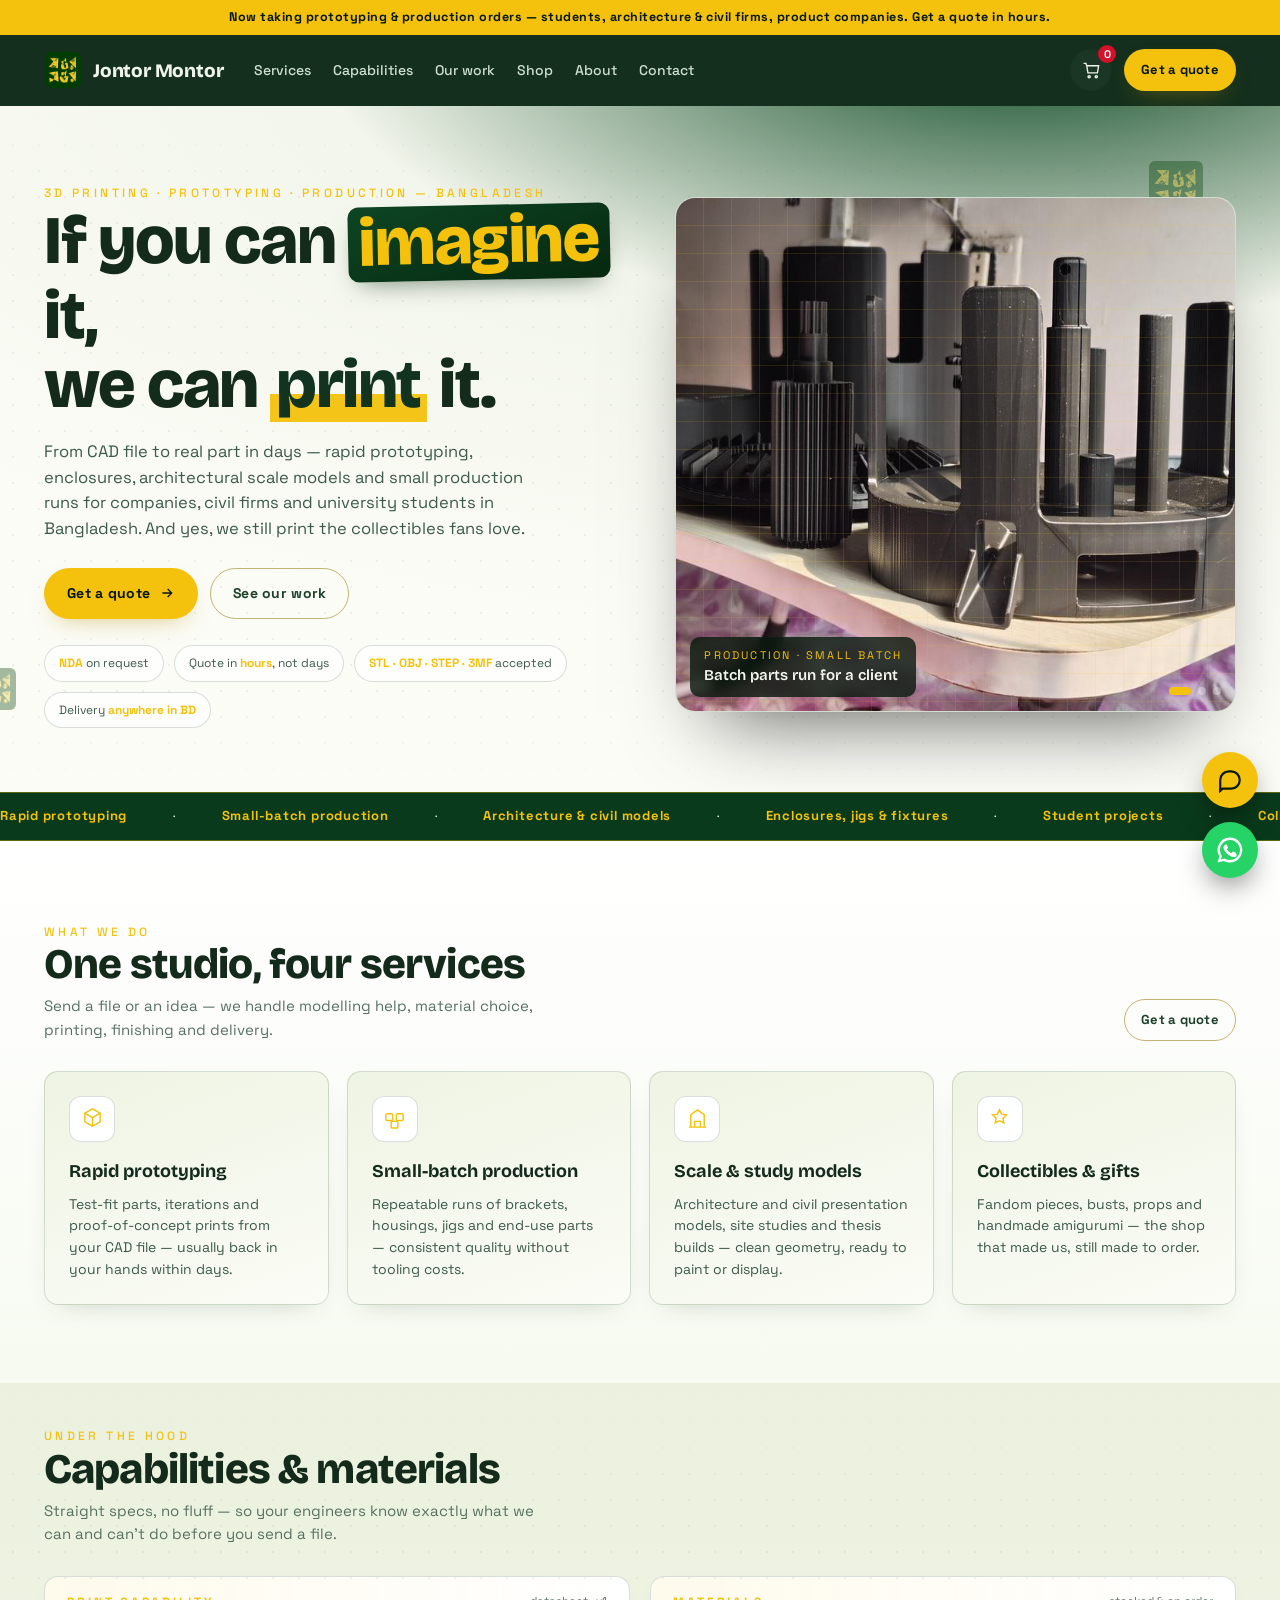
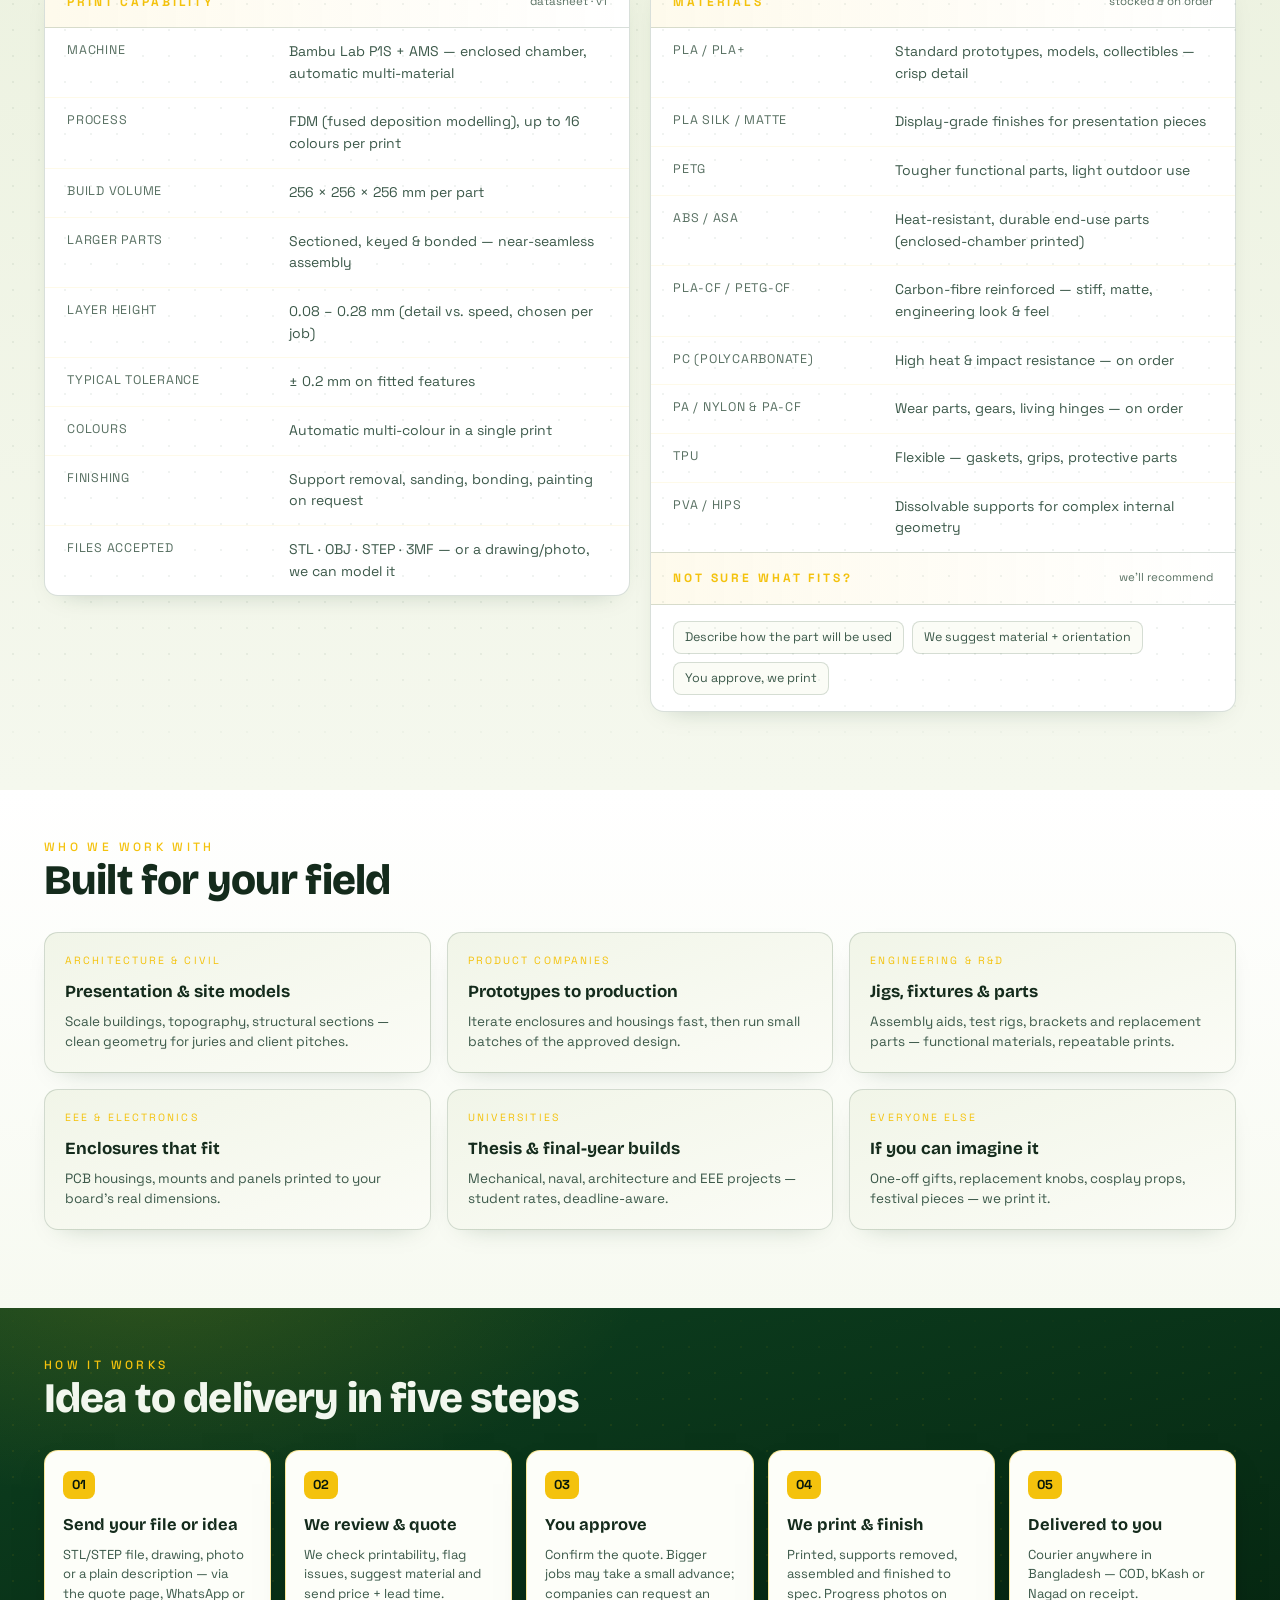
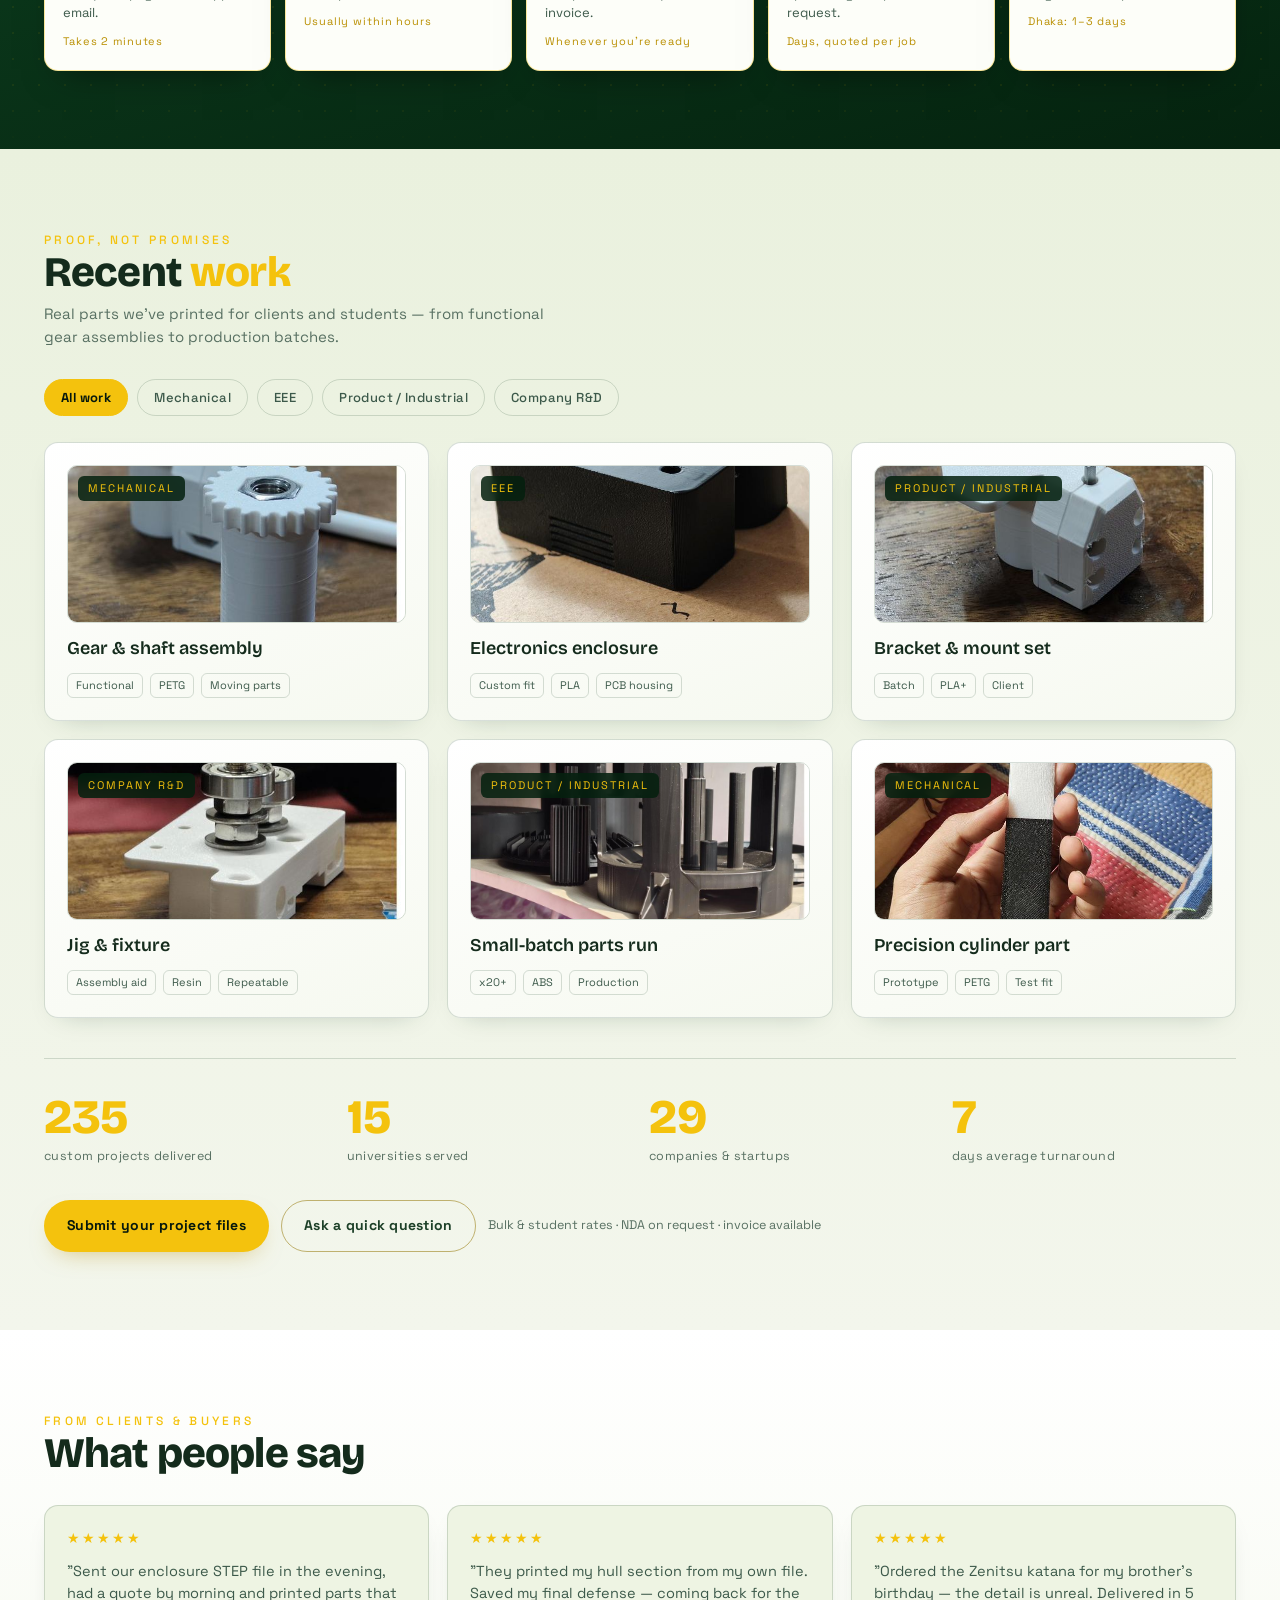
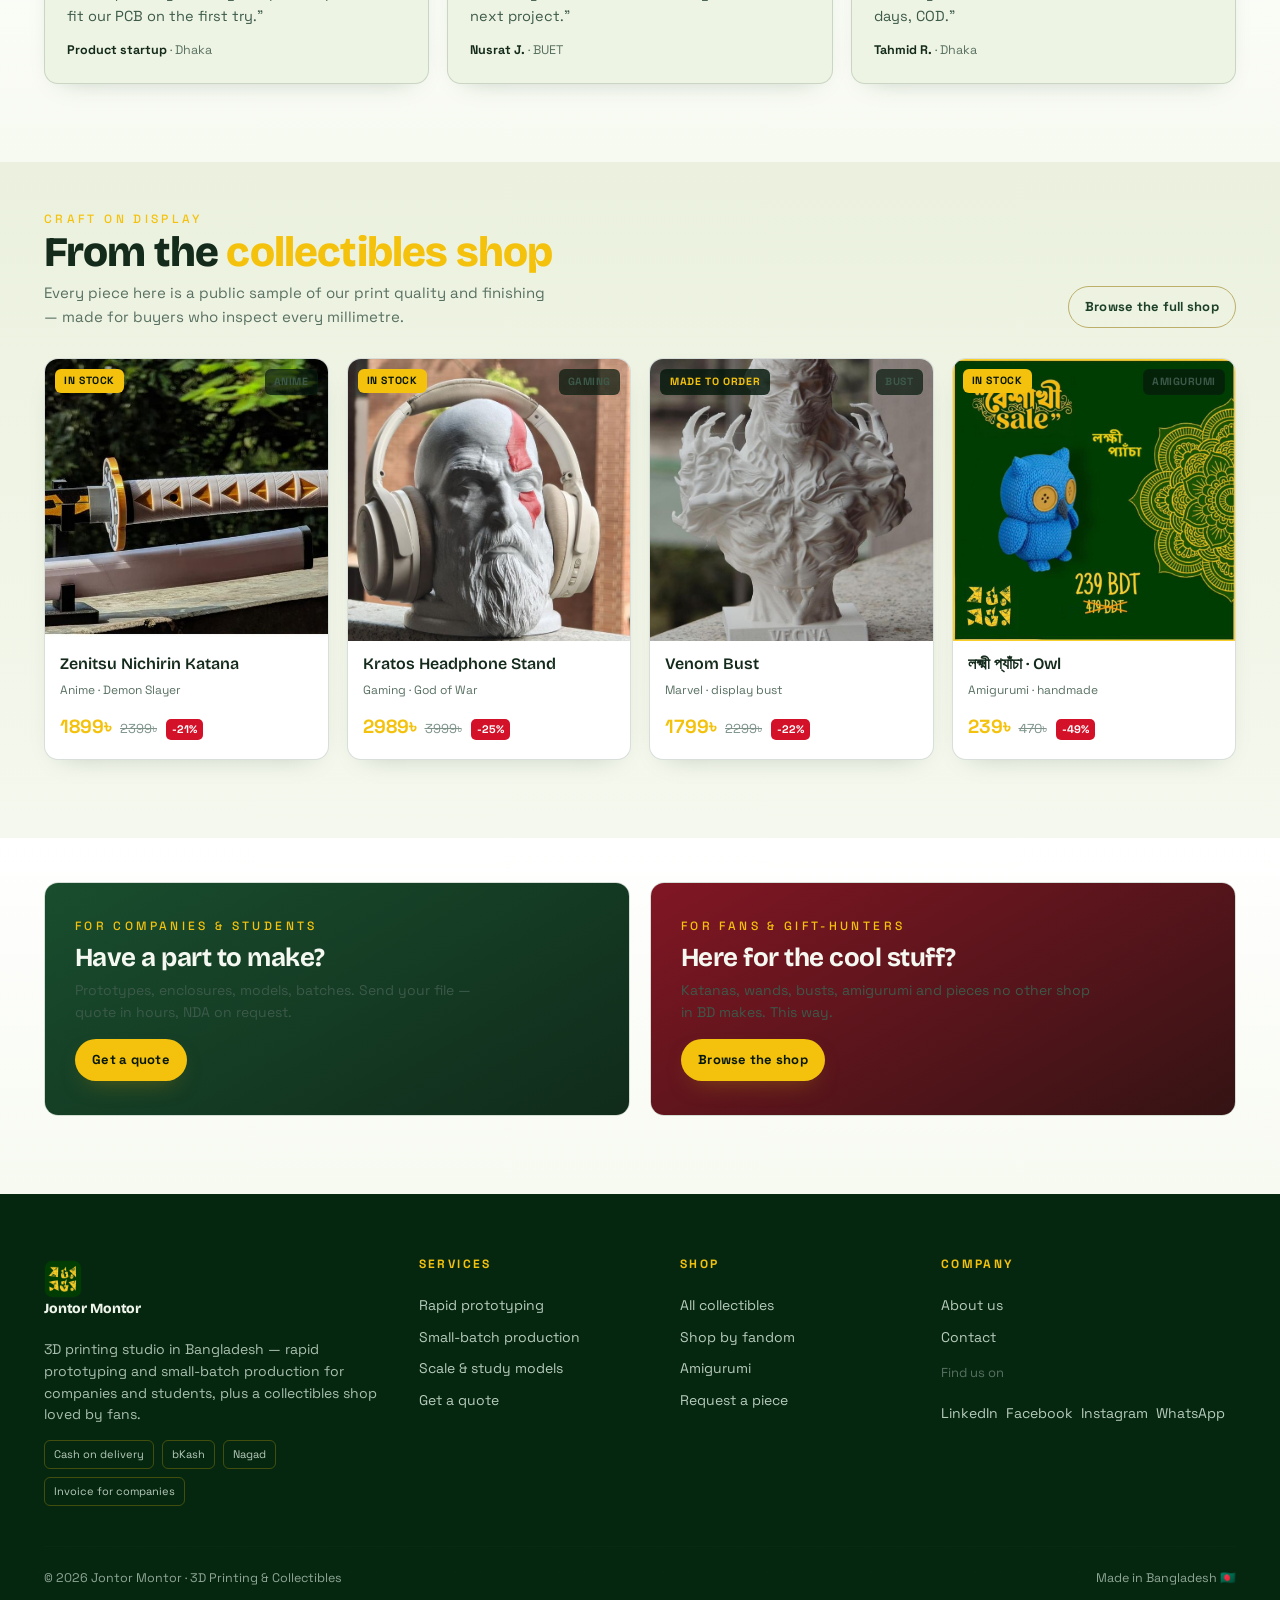
==== index.html @ bf699344 "Add files via upload" ====
<!DOCTYPE html>
<html lang="en">
<head>
<meta charset="UTF-8">
<meta name="viewport" content="width=device-width, initial-scale=1.0">
<title>Jontor Montor — 3D Printing, Prototyping & Production in Bangladesh</title>
<meta name="description" content="3D printing service in Dhaka, Bangladesh — rapid prototyping, small-batch production, architectural scale models and custom parts for companies and students. PLA, PETG, ABS, carbon-fibre and more. Quote in hours.">
<!-- EDIT HERE ▸ SEO: after you buy your domain, replace https://www.jontormontor.com everywhere (Ctrl+H) -->
<link rel="canonical" href="https://www.jontormontor.com/">
<link rel="icon" type="image/jpeg" href="images/logo.jpg">
<meta name="theme-color" content="#0a3a1c">
<meta name="robots" content="index, follow">
<meta property="og:type" content="website">
<meta property="og:site_name" content="Jontor Montor">
<meta property="og:title" content="Jontor Montor — 3D Printing, Prototyping & Production in Bangladesh">
<meta property="og:description" content="3D printing service in Dhaka, Bangladesh — rapid prototyping, small-batch production, architectural scale models and custom parts for companies and students. PLA, PETG, ABS, carbon-fibre and more. Quote in hours.">
<meta property="og:url" content="https://www.jontormontor.com/">
<meta property="og:image" content="https://www.jontormontor.com/images/logo.jpg">
<meta property="og:locale" content="en_US">
<meta name="twitter:card" content="summary_large_image">
<meta name="twitter:title" content="Jontor Montor — 3D Printing, Prototyping & Production in Bangladesh">
<meta name="twitter:description" content="3D printing service in Dhaka, Bangladesh — rapid prototyping, small-batch production, architectural scale models and custom parts for companies and students. PLA, PETG, ABS, carbon-fibre and more. Quote in hours.">
<meta name="twitter:image" content="https://www.jontormontor.com/images/logo.jpg">
<link rel="preconnect" href="https://fonts.googleapis.com">
<link rel="preconnect" href="https://fonts.gstatic.com" crossorigin>
<link href="https://fonts.googleapis.com/css2?family=Bricolage+Grotesque:opsz,wght@12..96,400;12..96,600;12..96,800&family=Space+Grotesk:wght@400;500;700&family=Hind+Siliguri:wght@400;600;700&display=swap" rel="stylesheet">
<link rel="stylesheet" href="css/styles.css">
<script type="application/ld+json">
{"@context":"https://schema.org","@type":"LocalBusiness","@id":"https://www.jontormontor.com/#business",
"name":"Jontor Montor","url":"https://www.jontormontor.com/","image":"https://www.jontormontor.com/images/logo.jpg",
"description":"3D printing studio in Bangladesh — rapid prototyping, small-batch production, architectural scale models and collectibles.",
"address":{"@type":"PostalAddress","addressLocality":"Dhaka","addressCountry":"BD"},
"areaServed":"Bangladesh","priceRange":"৳৳",
"knowsAbout":["3D printing","rapid prototyping","FDM printing","architectural scale models","small batch production","PLA","PETG","ABS","carbon fibre filament","collectibles"],
"makesOffer":[
 {"@type":"Offer","itemOffered":{"@type":"Service","name":"Rapid prototyping"}},
 {"@type":"Offer","itemOffered":{"@type":"Service","name":"Small-batch 3D printed production"}},
 {"@type":"Offer","itemOffered":{"@type":"Service","name":"Architecture and civil scale models"}},
 {"@type":"Offer","itemOffered":{"@type":"Service","name":"Custom 3D printed collectibles"}}]}
</script>
<script type="application/ld+json">
{"@context":"https://schema.org","@type":"FAQPage","mainEntity":[
 {"@type":"Question","name":"How fast can I get a 3D printing quote in Bangladesh?","acceptedAnswer":{"@type":"Answer","text":"Send your file or description and we usually reply within hours with a price and lead time. Average turnaround is about a week; Dhaka delivery takes 1-3 days."}},
 {"@type":"Question","name":"What materials can you 3D print with?","acceptedAnswer":{"@type":"Answer","text":"PLA, PLA+, silk and matte finishes, PETG, ABS, ASA, TPU, polycarbonate, nylon, and carbon-fibre blends like PLA-CF and PETG-CF, printed on an enclosed-chamber multicolor machine."}},
 {"@type":"Question","name":"What files do you accept for 3D printing?","acceptedAnswer":{"@type":"Answer","text":"STL, OBJ, STEP and 3MF files. No CAD file? A drawing or photo works — we can model it for you."}},
 {"@type":"Question","name":"Do you sign NDAs for client designs?","acceptedAnswer":{"@type":"Answer","text":"Yes, we sign NDAs on request before you send any files, and client designs are never shared or reused."}},
 {"@type":"Question","name":"How do I pay?","acceptedAnswer":{"@type":"Answer","text":"Cash on delivery, bKash or Nagad anywhere in Bangladesh. Companies can request an invoice."}}]}
</script>
</head>
<body>

<!-- ================================================================= -->
<!--  HOW TO EDIT: phone, email, socials, FAQ answers, products and    -->
<!--  projects all live in  js/app.js  (look for "EDIT HERE").         -->
<!--  Headlines & section text are in this file — search "EDIT HERE".  -->
<!-- ================================================================= -->

<div id="site-header"></div>

<!-- HERO -->
<section class="hero dots-bg">
  <img class="shard s1" src="images/logo.jpg" alt="">
  <img class="shard s2" src="images/logo.jpg" alt="">
  <div class="wrap hero__grid">
    <!-- EDIT HERE ▸ HERO HEADLINE + SUBTEXT -->
    <div class="hero__copy">
      <span class="eyebrow">3D printing · prototyping · production — Bangladesh</span>
      <h1>If you can <span class="y">imagine</span> it,<br>we can <span class="stroke">print</span> it.</h1>
      <p class="hero__sub">From CAD file to real part in days — rapid prototyping, enclosures, architectural scale models and small production runs for companies, civil firms and university students in Bangladesh. And yes, we still print the collectibles fans love.</p>
      <div class="hero__cta">
        <a href="custom.html" class="btn btn-gold">Get a quote
          <svg width="16" height="16" viewBox="0 0 24 24" fill="none" stroke="currentColor" stroke-width="2"><path d="M5 12h14M13 6l6 6-6 6"/></svg></a>
        <a href="#works" class="btn btn-ghost">See our work</a>
      </div>
      <div class="truststrip">
        <span><b>NDA</b> on request</span>
        <span>Quote in <b>hours</b>, not days</span>
        <span><b>STL · OBJ · STEP · 3MF</b> accepted</span>
        <span>Delivery <b>anywhere in BD</b></span>
      </div>
    </div>

    <div class="stage" id="stage">
      <div class="stage__slide on" data-k="PRODUCTION · SMALL BATCH" data-n="Batch parts run for a client"><img src="images/proj-parts.jpg" alt="Small-batch production parts"></div>
      <div class="stage__slide" data-k="MECHANICAL · FUNCTIONAL" data-n="Gear &amp; shaft assembly"><img src="images/proj-gear.jpg" alt="Gear assembly prototype"></div>
      <div class="stage__slide" data-k="EEE · ENCLOSURE" data-n="Custom electronics enclosure"><img src="images/proj-eee.jpg" alt="Electronics enclosure"></div>
      <div class="stage__frame"></div>
      <div class="stage__tag"><div class="k" id="tagK">PRODUCTION · SMALL BATCH</div><div class="n" id="tagN">Batch parts run for a client</div></div>
      <div class="dots" id="dots"></div>
    </div>
  </div>
</section>

<!-- MARQUEE -->
<div class="marquee">
  <div class="marquee__t">
    <span><b>Rapid prototyping</b>&nbsp;·&nbsp; <b>Small-batch production</b> &nbsp;·&nbsp; <b>Architecture &amp; civil models</b> &nbsp;·&nbsp; <b>Enclosures, jigs &amp; fixtures</b> &nbsp;·&nbsp; <b>Student projects</b> &nbsp;·&nbsp; <b>Collectibles &amp; gifts</b> &nbsp;·&nbsp;</span>
    <span aria-hidden="true"><b>Rapid prototyping</b>&nbsp;·&nbsp; <b>Small-batch production</b> &nbsp;·&nbsp; <b>Architecture &amp; civil models</b> &nbsp;·&nbsp; <b>Enclosures, jigs &amp; fixtures</b> &nbsp;·&nbsp; <b>Student projects</b> &nbsp;·&nbsp; <b>Collectibles &amp; gifts</b> &nbsp;·&nbsp;</span>
  </div>
</div>

<!-- SERVICES -->
<section class="sec band-white" id="services">
  <div class="wrap">
    <div class="shead reveal">
      <div><span class="eyebrow">What we do</span><h2>One studio, four services</h2>
      <p>Send a file or an idea — we handle modelling help, material choice, printing, finishing and delivery.</p></div>
      <a href="custom.html" class="btn btn-ghost btn-sm">Get a quote</a>
    </div>
    <!-- EDIT HERE ▸ SERVICE CARDS -->
    <div class="svcgrid reveal">
      <div class="svc"><div class="ic"><svg viewBox="0 0 24 24"><path d="M12 2l8 4.5v9L12 20l-8-4.5v-9z"/><path d="M12 11l8-4.5M12 11v9M12 11L4 6.5"/></svg></div>
        <h4>Rapid prototyping</h4><p>Test-fit parts, iterations and proof-of-concept prints from your CAD file — usually back in your hands within days.</p></div>
      <div class="svc"><div class="ic"><svg viewBox="0 0 24 24"><rect x="3" y="7" width="7" height="7" rx="1"/><rect x="14" y="7" width="7" height="7" rx="1"/><rect x="8.5" y="15" width="7" height="7" rx="1"/></svg></div>
        <h4>Small-batch production</h4><p>Repeatable runs of brackets, housings, jigs and end-use parts — consistent quality without tooling costs.</p></div>
      <div class="svc"><div class="ic"><svg viewBox="0 0 24 24"><path d="M3 21h18M5 21V8l7-5 7 5v13M9 21v-6h6v6"/></svg></div>
        <h4>Scale &amp; study models</h4><p>Architecture and civil presentation models, site studies and thesis builds — clean geometry, ready to paint or display.</p></div>
      <div class="svc"><div class="ic"><svg viewBox="0 0 24 24"><path d="M12 3l2.2 4.5 5 .7-3.6 3.5.9 5-4.5-2.4L7.5 16.7l.9-5L4.8 8.2l5-.7z"/></svg></div>
        <h4>Collectibles &amp; gifts</h4><p>Fandom pieces, busts, props and handmade amigurumi — the shop that made us, still made to order.</p></div>
    </div>
  </div>
</section>

<!-- CAPABILITIES -->
<section class="sec dots-bg band-tint" id="capabilities" style="padding-top:40px">
  <div class="wrap">
    <div class="shead reveal">
      <div><span class="eyebrow">Under the hood</span><h2>Capabilities &amp; materials</h2>
      <p>Straight specs, no fluff — so your engineers know exactly what we can and can't do before you send a file.</p></div>
    </div>
    <div class="capgrid reveal">
      <!-- EDIT HERE ▸ MACHINE SPECS -->
      <div class="sheet">
        <div class="sheet__head"><b>Print capability</b><span>datasheet · v1</span></div>
        <table>
          <tr><td>Machine</td><td class="hl">Bambu Lab P1S + AMS — enclosed chamber, automatic multi-material</td></tr>
          <tr><td>Process</td><td>FDM (fused deposition modelling), up to 16 colours per print</td></tr>
          <tr><td>Build volume</td><td class="hl">256 × 256 × 256 mm per part</td></tr>
          <tr><td>Larger parts</td><td>Sectioned, keyed &amp; bonded — near-seamless assembly</td></tr>
          <tr><td>Layer height</td><td>0.08 – 0.28 mm (detail vs. speed, chosen per job)</td></tr>
          <tr><td>Typical tolerance</td><td>± 0.2 mm on fitted features</td></tr>
          <tr><td>Colours</td><td class="hl">Automatic multi-colour in a single print</td></tr>
          <tr><td>Finishing</td><td>Support removal, sanding, bonding, painting on request</td></tr>
          <tr><td>Files accepted</td><td>STL · OBJ · STEP · 3MF — or a drawing/photo, we can model it</td></tr>
        </table>
      </div>
      <div class="sheet">
        <!-- EDIT HERE ▸ MATERIALS TABLE (add/remove rows as you stock filaments) -->
        <div class="sheet__head"><b>Materials</b><span>stocked &amp; on order</span></div>
        <table>
          <tr><td>PLA / PLA+</td><td>Standard prototypes, models, collectibles — crisp detail</td></tr>
          <tr><td>PLA Silk / Matte</td><td>Display-grade finishes for presentation pieces</td></tr>
          <tr><td>PETG</td><td>Tougher functional parts, light outdoor use</td></tr>
          <tr><td>ABS / ASA</td><td>Heat-resistant, durable end-use parts (enclosed-chamber printed)</td></tr>
          <tr><td>PLA-CF / PETG-CF</td><td class="hl">Carbon-fibre reinforced — stiff, matte, engineering look &amp; feel</td></tr>
          <tr><td>PC (polycarbonate)</td><td>High heat &amp; impact resistance — on order</td></tr>
          <tr><td>PA / Nylon &amp; PA-CF</td><td>Wear parts, gears, living hinges — on order</td></tr>
          <tr><td>TPU</td><td>Flexible — gaskets, grips, protective parts</td></tr>
          <tr><td>PVA / HIPS</td><td>Dissolvable supports for complex internal geometry</td></tr>
        </table>
        <div class="sheet__head" style="border-top:1px solid var(--line)"><b>Not sure what fits?</b><span>we'll recommend</span></div>
        <div class="matchips">
          <span>Describe how the part will be used</span><span>We suggest material + orientation</span><span>You approve, we print</span>
        </div>
      </div>
    </div>
  </div>
</section>

<!-- INDUSTRIES -->
<section class="sec band-white" id="industries" style="padding-top:44px">
  <div class="wrap">
    <div class="shead reveal">
      <div><span class="eyebrow">Who we work with</span><h2>Built for your field</h2></div>
    </div>
    <!-- EDIT HERE ▸ INDUSTRY CARDS -->
    <div class="indgrid reveal">
      <div class="ind"><span class="tagline">Architecture &amp; Civil</span><h4>Presentation &amp; site models</h4><p>Scale buildings, topography, structural sections — clean geometry for juries and client pitches.</p></div>
      <div class="ind"><span class="tagline">Product companies</span><h4>Prototypes to production</h4><p>Iterate enclosures and housings fast, then run small batches of the approved design.</p></div>
      <div class="ind"><span class="tagline">Engineering &amp; R&amp;D</span><h4>Jigs, fixtures &amp; parts</h4><p>Assembly aids, test rigs, brackets and replacement parts — functional materials, repeatable prints.</p></div>
      <div class="ind"><span class="tagline">EEE &amp; electronics</span><h4>Enclosures that fit</h4><p>PCB housings, mounts and panels printed to your board's real dimensions.</p></div>
      <div class="ind"><span class="tagline">Universities</span><h4>Thesis &amp; final-year builds</h4><p>Mechanical, naval, architecture and EEE projects — student rates, deadline-aware.</p></div>
      <div class="ind"><span class="tagline">Everyone else</span><h4>If you can imagine it</h4><p>One-off gifts, replacement knobs, cosplay props, festival pieces — we print it.</p></div>
    </div>
  </div>
</section>

<!-- PROCESS -->
<section class="sec dots-bg band-deep" id="process" style="padding-top:44px">
  <div class="wrap">
    <div class="shead reveal">
      <div><span class="eyebrow">How it works</span><h2>Idea to delivery in five steps</h2></div>
    </div>
    <!-- EDIT HERE ▸ PROCESS STEPS -->
    <div class="timeline reveal">
      <div class="tstep"><h4>Send your file or idea</h4><p>STL/STEP file, drawing, photo or a plain description — via the quote page, WhatsApp or email.</p><span class="eta">Takes 2 minutes</span></div>
      <div class="tstep"><h4>We review &amp; quote</h4><p>We check printability, flag issues, suggest material and send price + lead time.</p><span class="eta">Usually within hours</span></div>
      <div class="tstep"><h4>You approve</h4><p>Confirm the quote. Bigger jobs may take a small advance; companies can request an invoice.</p><span class="eta">Whenever you're ready</span></div>
      <div class="tstep"><h4>We print &amp; finish</h4><p>Printed, supports removed, assembled and finished to spec. Progress photos on request.</p><span class="eta">Days, quoted per job</span></div>
      <div class="tstep"><h4>Delivered to you</h4><p>Courier anywhere in Bangladesh — COD, bKash or Nagad on receipt.</p><span class="eta">Dhaka: 1–3 days</span></div>
    </div>
  </div>
</section>

<!-- WORKS -->
<section class="works sec" id="works">
  <div class="wrap">
    <!-- EDIT HERE ▸ WORK HEADING (cards live in js/app.js → WORKS) -->
    <div class="shead reveal">
      <div><span class="eyebrow">Proof, not promises</span><h2>Recent <span class="y">work</span></h2>
      <p>Real parts we've printed for clients and students — from functional gear assemblies to production batches.</p></div>
    </div>
    <div class="tabs reveal" id="tabs">
      <button class="tab on" data-cat="all">All work</button>
      <button class="tab" data-cat="mech">Mechanical</button>
      <button class="tab" data-cat="eee">EEE</button>
      <button class="tab" data-cat="prod">Product / Industrial</button>
      <button class="tab" data-cat="rnd">Company R&amp;D</button>
    </div>
    <div class="wgrid reveal" id="wgrid"></div>

    <!-- EDIT HERE ▸ STATS (replace with your real numbers) -->
    <div class="stats reveal">
      <div class="stat"><div class="n" data-to="240">0</div><div class="l">custom projects delivered</div></div>
      <div class="stat"><div class="n" data-to="15">0</div><div class="l">universities served</div></div>
      <div class="stat"><div class="n" data-to="30">0</div><div class="l">companies &amp; startups</div></div>
      <div class="stat"><div class="n" data-to="7">0</div><div class="l">days average turnaround</div></div>
    </div>
    <div class="works__cta reveal">
      <a href="custom.html" class="btn btn-gold">Submit your project files</a>
      <a href="#" class="btn btn-ghost wa-quote" data-msg="a project">Ask a quick question</a>
      <span class="note">Bulk &amp; student rates · NDA on request · invoice available</span>
    </div>
  </div>
</section>

<!-- REVIEWS -->
<section class="sec band-white">
  <div class="wrap">
    <div class="shead reveal"><div><span class="eyebrow">From clients &amp; buyers</span><h2>What people say</h2></div></div>
    <!-- EDIT HERE ▸ TESTIMONIALS (quote / name / place — replace with real ones) -->
    <div class="revs reveal">
      <div class="rev"><div class="stars">★★★★★</div><p>"Sent our enclosure STEP file in the evening, had a quote by morning and printed parts that fit our PCB on the first try."</p><div class="who"><b>Product startup</b> · Dhaka</div></div>
      <div class="rev"><div class="stars">★★★★★</div><p>"They printed my hull section from my own file. Saved my final defense — coming back for the next project."</p><div class="who"><b>Nusrat J.</b> · BUET</div></div>
      <div class="rev"><div class="stars">★★★★★</div><p>"Ordered the Zenitsu katana for my brother's birthday — the detail is unreal. Delivered in 5 days, COD."</p><div class="who"><b>Tahmid R.</b> · Dhaka</div></div>
    </div>
  </div>
</section>

<!-- FEATURED COLLECTIBLES (cards come from js/app.js → FEATURED_ON_HOME) -->
<section class="sec band-tint" id="featured" style="padding-top:44px">
  <div class="wrap">
    <div class="shead reveal">
      <div><span class="eyebrow">Craft on display</span><h2>From the <span class="y">collectibles shop</span></h2>
      <p>Every piece here is a public sample of our print quality and finishing — made for buyers who inspect every millimetre.</p></div>
      <a href="shop.html" class="btn btn-ghost btn-sm">Browse the full shop</a>
    </div>
    <div class="grid reveal" id="featgrid"></div>
  </div>
</section>

<!-- SPLIT: TWO DOORS -->
<section class="sec band-white" id="doors" style="padding-top:44px">
  <div class="wrap">
    <div class="split reveal">
      <a class="door door--pro" href="custom.html">
        <span class="eyebrow">For companies &amp; students</span>
        <h3>Have a part to make?</h3>
        <p>Prototypes, enclosures, models, batches. Send your file — quote in hours, NDA on request.</p>
        <span class="btn btn-gold btn-sm" style="align-self:flex-start">Get a quote</span>
      </a>
      <a class="door door--fan" href="shop.html">
        <span class="eyebrow">For fans &amp; gift-hunters</span>
        <h3>Here for the cool stuff?</h3>
        <p>Katanas, wands, busts, amigurumi and pieces no other shop in BD makes. This way.</p>
        <span class="btn btn-gold btn-sm" style="align-self:flex-start">Browse the shop</span>
      </a>
    </div>
  </div>
</section>

<div id="site-footer"></div>

<a class="wa" id="waFloat" href="#" target="_blank" rel="noopener" aria-label="WhatsApp us">
  <svg viewBox="0 0 24 24"><path d="M12 2a10 10 0 00-8.5 15.2L2 22l4.9-1.3A10 10 0 1012 2zm0 18a8 8 0 01-4.1-1.1l-.3-.2-2.9.8.8-2.8-.2-.3A8 8 0 1112 20zm4.4-6c-.2-.1-1.4-.7-1.7-.8s-.4-.1-.6.1-.6.8-.8 1-.3.2-.5.1a6.5 6.5 0 01-1.9-1.2 7.2 7.2 0 01-1.3-1.7c-.1-.2 0-.4.1-.5l.4-.4.2-.4v-.4l-.8-1.8c-.2-.5-.4-.4-.6-.4h-.5a1 1 0 00-.7.3 3 3 0 00-.9 2.2 5.2 5.2 0 001.1 2.8 11.9 11.9 0 004.6 4c.6.3 1.1.4 1.5.6.6.2 1.2.2 1.6.1.5-.1 1.4-.6 1.6-1.1s.2-1 .2-1.1-.2-.2-.4-.3z"/></svg>
</a>

<script src="js/app.js"></script>
</body>
</html>
---- css/styles.css ----
:root{
  --forest:#f3f6ec; --forest-2:#fbfcf6; --forest-3:#ffffff;
  --moss:#e6eeda; --moss-2:#eef4e3;
  --gold:#f4c20d; --gold-2:#b98f00; --gold-deep:#96790a;
  --cream:#f3ecd9; --cream-2:#e7dcbf;
  --red:#d3122a;
  --ink:#06180c;
  --paper:#142b1c; --muted:#587062; --line:rgba(13,58,30,.16);
  --disp:"Bricolage Grotesque",sans-serif;
  --tech:"Space Grotesk",monospace;
  --bn:"Hind Siliguri",sans-serif;
  --r:14px;
}
*{box-sizing:border-box;margin:0;padding:0}
html{scroll-behavior:smooth}
body{
  background:var(--forest);color:var(--paper);
  font-family:var(--tech);font-size:16px;line-height:1.55;
  overflow-x:hidden;
}
.bn{font-family:var(--bn)}
h1,h2,h3{font-family:var(--disp);line-height:1.02;letter-spacing:-.02em}
a{color:inherit;text-decoration:none}
img{display:block;max-width:100%}
.wrap{max-width:1240px;margin:0 auto;padding:0 24px}
.eyebrow{font-family:var(--tech);font-size:12px;letter-spacing:.28em;text-transform:uppercase;color:var(--gold);font-weight:500}

/* blueprint dotted texture */
.dots-bg{position:relative}
.dots-bg::before{
  content:"";position:absolute;inset:0;pointer-events:none;opacity:.5;
  background-image:radial-gradient(rgba(244,194,13,.10) 1px,transparent 1px);
  background-size:26px 26px;mask-image:linear-gradient(180deg,transparent,#000 12%,#000 88%,transparent);
}

/* buttons */
.btn{display:inline-flex;align-items:center;gap:9px;font-family:var(--tech);font-weight:700;
  font-size:14px;letter-spacing:.02em;padding:14px 22px;border-radius:999px;cursor:pointer;
  border:1.5px solid transparent;transition:transform .18s ease,background .2s,color .2s,box-shadow .2s}
.btn:active{transform:translateY(1px)}
.btn-gold{background:var(--gold);color:var(--ink);box-shadow:0 8px 24px -10px rgba(244,194,13,.7)}
.btn-gold:hover{background:var(--gold-2);transform:translateY(-2px)}
.btn-ghost{background:transparent;color:var(--paper);border-color:rgba(244,194,13,.45)}
.btn-ghost:hover{border-color:var(--gold);color:var(--gold);transform:translateY(-2px)}
.btn-sm{padding:10px 16px;font-size:13px}

/* announcement */
.topbar{background:var(--gold);color:var(--ink);font-family:var(--tech);font-weight:700;
  font-size:12.5px;letter-spacing:.04em;text-align:center;padding:8px 16px;overflow:hidden}
.topbar span{display:inline-block;white-space:nowrap}

/* nav */
.nav{position:sticky;top:0;z-index:60;background:rgba(7,42,20,.82);backdrop-filter:blur(12px);
  border-bottom:1px solid var(--line)}
.nav__in{display:flex;align-items:center;gap:22px;height:70px}
.brand{display:flex;align-items:center;gap:11px;font-family:var(--disp);font-weight:800;font-size:19px;letter-spacing:-.01em}
.brand img{width:38px;height:38px;border-radius:8px;border:1px solid var(--line)}
.brand b{color:var(--gold)}
.navlinks{display:flex;gap:22px;margin-left:8px;font-size:14px;font-weight:500}
.navlinks a{position:relative;padding:6px 0;color:#3c594a;transition:color .2s}
.navlinks a:hover{color:var(--gold)}
.navlinks a::after{content:"";position:absolute;left:0;bottom:-2px;height:2px;width:0;background:var(--gold);transition:width .22s}
.navlinks a:hover::after{width:100%}
.nav__right{margin-left:auto;display:flex;align-items:center;gap:12px}
.iconbtn{position:relative;width:42px;height:42px;display:grid;place-items:center;border-radius:50%;
  border:1px solid var(--line);background:rgba(255,255,255,.03);cursor:pointer;transition:.2s}
.iconbtn:hover{border-color:var(--gold);background:rgba(244,194,13,.08)}
.iconbtn svg{width:19px;height:19px;stroke:var(--paper);fill:none;stroke-width:1.7}
.cartcount{position:absolute;top:-5px;right:-5px;background:var(--red);color:#fff;font-family:var(--tech);
  font-size:11px;font-weight:700;min-width:18px;height:18px;border-radius:9px;display:grid;place-items:center;padding:0 4px}
.menutoggle{display:none}

/* hero */
.hero{position:relative;overflow:hidden;padding:74px 0 64px;
  background:radial-gradient(120% 90% at 80% -10%,#0f4a25 0%,var(--forest) 46%,var(--forest-2) 100%)}
.hero__grid{display:grid;grid-template-columns:1.02fr .98fr;gap:48px;align-items:center;position:relative;z-index:2}
.hero__copy h1{font-size:clamp(40px,5.6vw,68px);font-weight:800}
.hero__copy h1 .y{color:var(--gold)}
.hero__copy h1 .stroke{-webkit-text-stroke:1.5px var(--gold);color:transparent}
.hero__sub{margin:20px 0 4px;max-width:30em;color:#3c594a;font-size:16.5px}
.hero__cta{display:flex;gap:12px;flex-wrap:wrap;margin-top:26px}
.hero__pay{display:flex;gap:8px;flex-wrap:wrap;margin-top:20px;font-family:var(--tech);font-size:12px;color:var(--muted)}
.chip{border:1px solid var(--line);border-radius:999px;padding:5px 11px;letter-spacing:.04em}
.chip b{color:var(--gold-2);font-weight:700}

/* hero stage */
.stage{position:relative;aspect-ratio:1/.92;border-radius:20px;overflow:hidden;
  border:1px solid var(--line);box-shadow:0 40px 80px -40px rgba(0,0,0,.7);background:var(--forest-2)}
.stage__frame{position:absolute;inset:0;z-index:3;pointer-events:none;
  background:
    linear-gradient(transparent 96%,rgba(244,194,13,.12) 96%) 0 0/100% 28px,
    linear-gradient(90deg,transparent 96%,rgba(244,194,13,.12) 96%) 0 0/28px 100%}
.stage__slide{position:absolute;inset:0;opacity:0;transition:opacity .9s ease,transform 6s ease;transform:scale(1.06)}
.stage__slide img{width:100%;height:100%;object-fit:cover}
.stage__slide.on{opacity:1;transform:scale(1)}
.stage__tag{position:absolute;left:14px;bottom:14px;z-index:4;background:rgba(6,24,12,.78);
  border:1px solid var(--line);backdrop-filter:blur(6px);border-radius:10px;padding:9px 13px}
.stage__tag .k{font-family:var(--tech);font-size:11px;letter-spacing:.2em;color:var(--gold);text-transform:uppercase}
.stage__tag .n{font-family:var(--disp);font-weight:600;font-size:15px}
.dots{position:absolute;right:14px;bottom:16px;z-index:5;display:flex;gap:7px}
.dot{width:8px;height:8px;border-radius:50%;background:rgba(255,255,255,.32);cursor:pointer;transition:.2s}
.dot.on{background:var(--gold);width:22px;border-radius:4px}
/* floating shards */
.shard{position:absolute;width:54px;opacity:.5;border-radius:6px;z-index:1;filter:saturate(1.1)}
.shard.s1{top:8%;right:6%;animation:float 7s ease-in-out infinite}
.shard.s2{bottom:12%;left:-2%;width:42px;animation:float 9s ease-in-out infinite reverse}
@keyframes float{0%,100%{transform:translateY(0) rotate(-4deg)}50%{transform:translateY(-16px) rotate(4deg)}}

/* marquee */
.marquee{background:var(--forest-3);border-top:1px solid var(--line);border-bottom:1px solid var(--line);overflow:hidden;padding:13px 0}
.marquee__t{display:flex;gap:42px;white-space:nowrap;animation:scroll 26s linear infinite;font-family:var(--tech);
  font-size:13px;letter-spacing:.06em;color:#cbe0d0}
.marquee__t b{color:var(--gold)}
.marquee__t span{display:inline-flex;align-items:center;gap:42px}
@keyframes scroll{to{transform:translateX(-50%)}}

/* section heads */
section{position:relative}
.shead{display:flex;align-items:flex-end;justify-content:space-between;gap:20px;margin:0 0 30px}
.shead h2{font-size:clamp(28px,3.6vw,42px);font-weight:800}
.shead p{color:var(--muted);max-width:34em;margin-top:8px;font-size:15px}
.sec{padding:78px 0}

/* fandom tiles */
.tiles{display:grid;grid-template-columns:repeat(4,1fr);gap:16px}
.tile{position:relative;border-radius:var(--r);overflow:hidden;min-height:172px;padding:20px;
  display:flex;flex-direction:column;justify-content:flex-end;cursor:pointer;
  border:1px solid var(--line);transition:transform .22s ease,box-shadow .22s}
.tile:hover{transform:translateY(-5px);box-shadow:0 24px 40px -24px rgba(0,0,0,.7)}
.tile h3{font-size:21px;font-weight:700;position:relative;z-index:2}
.tile .cnt{font-family:var(--tech);font-size:12px;color:rgba(255,255,255,.78);position:relative;z-index:2;letter-spacing:.04em}
.tile .arr{position:absolute;top:16px;right:16px;z-index:2;width:30px;height:30px;border-radius:50%;
  background:rgba(0,0,0,.25);display:grid;place-items:center;transition:.22s}
.tile:hover .arr{background:var(--gold);color:var(--ink);transform:rotate(-45deg)}
.tile .arr svg{width:15px;height:15px;stroke:currentColor;fill:none;stroke-width:2}
.tile::before{content:"";position:absolute;inset:0;z-index:1;opacity:.92}
.tile::after{content:"";position:absolute;inset:0;z-index:1;opacity:.18;
  background-image:radial-gradient(rgba(0,0,0,.5) 1px,transparent 1px);background-size:18px 18px}
.t-anime::before{background:linear-gradient(150deg,#d3122a,#7a0a18)}
.t-hp::before{background:linear-gradient(150deg,#2a2350,#0e0a26)}
.t-game::before{background:linear-gradient(150deg,#127a3a,#0a4220)}
.t-scifi::before{background:linear-gradient(150deg,#0e6b6b,#062f30)}
.t-ami::before{background:linear-gradient(150deg,#e8662a,#9a3408)}
.t-bd::before{background:linear-gradient(150deg,#0a3a1c,#0a3a1c)}
.t-bd .flag{position:absolute;inset:0;z-index:1;background:
  radial-gradient(circle at 38% 50%,var(--red) 0 26%,transparent 27%)}
.t-custom{border:1.5px dashed rgba(244,194,13,.55)}
.t-custom::before{background:linear-gradient(150deg,#11522a,#072a14)}
.t-custom h3,.t-custom .cnt{color:var(--gold)}

/* products */
.grid{display:grid;grid-template-columns:repeat(4,1fr);gap:18px}
.pcard{background:var(--moss-2);border:1px solid var(--line);border-radius:var(--r);overflow:hidden;
  display:flex;flex-direction:column;transition:transform .2s ease,box-shadow .2s,border-color .2s}
.pcard:hover{transform:translateY(-6px);box-shadow:0 28px 46px -28px rgba(0,0,0,.75);border-color:rgba(244,194,13,.4)}
.pcard__media{position:relative;aspect-ratio:1/1;overflow:hidden;background:var(--forest-3)}
.pcard__media img{width:100%;height:100%;object-fit:cover;transition:transform .5s ease}
.pcard:hover .pcard__media img{transform:scale(1.07)}
.badge{position:absolute;top:10px;left:10px;font-family:var(--tech);font-size:10.5px;font-weight:700;
  letter-spacing:.06em;text-transform:uppercase;padding:4px 9px;border-radius:6px}
.b-stock{background:var(--gold);color:var(--ink)}
.b-order{background:rgba(6,24,12,.82);color:var(--gold);border:1px solid var(--line)}
.ftag{position:absolute;top:10px;right:10px;font-family:var(--tech);font-size:10.5px;font-weight:700;
  letter-spacing:.05em;text-transform:uppercase;background:rgba(6,24,12,.7);color:#3c594a;padding:4px 8px;border-radius:6px;border:1px solid var(--line)}
.quick{position:absolute;left:10px;right:10px;bottom:10px;transform:translateY(140%);opacity:0;transition:.25s ease}
.pcard:hover .quick{transform:none;opacity:1}
.quick button{width:100%;justify-content:center}
.pcard__body{padding:14px 15px 17px;display:flex;flex-direction:column;gap:7px;flex:1}
.pcard__name{font-family:var(--disp);font-weight:600;font-size:16px;line-height:1.15}
.pcard__sub{font-family:var(--tech);font-size:12px;color:var(--muted)}
.price{margin-top:auto;display:flex;align-items:baseline;gap:9px;padding-top:6px}
.price .now{font-family:var(--tech);font-weight:700;font-size:19px;color:var(--gold)}
.price .was{font-family:var(--tech);font-size:13px;color:#7e948a;text-decoration:line-through}
.price .off{font-family:var(--tech);font-size:11px;font-weight:700;background:var(--red);color:#fff;border-radius:5px;padding:2px 6px}

/* custom band */
.custom{background:linear-gradient(160deg,var(--moss),var(--forest-2));border-top:1px solid var(--line);border-bottom:1px solid var(--line)}
.custom__grid{display:grid;grid-template-columns:.9fr 1.1fr;gap:46px;align-items:center}
.custom h2{font-size:clamp(30px,4vw,46px);font-weight:800}
.custom h2 .y{color:var(--gold)}
.custom p{color:#3c594a;margin:16px 0 24px;max-width:30em}
.steps{display:grid;grid-template-columns:1fr 1fr 1fr;gap:14px}
.step{background:rgba(255,255,255,.66);border:1px solid var(--line);border-radius:12px;padding:20px 16px}
.step .no{font-family:var(--tech);font-size:12px;color:var(--gold);letter-spacing:.2em}
.step .ic{width:40px;height:40px;margin:8px 0 12px;color:var(--gold)}
.step .ic svg{width:100%;height:100%;stroke:currentColor;fill:none;stroke-width:1.6}
.step h4{font-family:var(--disp);font-weight:600;font-size:16px;margin-bottom:5px}
.step p{font-family:var(--tech);font-size:12.5px;color:var(--muted);margin:0;max-width:none}

/* WORKS / projects */
.works{background:var(--forest-3)}
.works .shead h2 .y{color:var(--gold)}
.tabs{display:flex;gap:9px;flex-wrap:wrap;margin-bottom:26px}
.tab{font-family:var(--tech);font-size:13px;font-weight:500;letter-spacing:.03em;padding:9px 16px;border-radius:999px;
  border:1px solid var(--line);background:transparent;color:#3c594a;cursor:pointer;transition:.2s}
.tab:hover{border-color:var(--gold);color:var(--gold)}
.tab.on{background:var(--gold);color:var(--ink);border-color:var(--gold);font-weight:700}
.wgrid{display:grid;grid-template-columns:repeat(3,1fr);gap:18px}
.wcard{background:linear-gradient(160deg,var(--moss-2),var(--forest-2));border:1px solid var(--line);
  border-radius:var(--r);padding:22px;position:relative;overflow:hidden;transition:transform .2s,border-color .2s}
.wcard:hover{transform:translateY(-5px);border-color:rgba(244,194,13,.45)}
.wcard__bp{height:120px;border-radius:10px;background:var(--forest-3);border:1px solid var(--line);
  margin-bottom:16px;position:relative;overflow:hidden;display:grid;place-items:center}
.wcard__bp::before{content:"";position:absolute;inset:0;opacity:.5;
  background-image:linear-gradient(rgba(244,194,13,.10) 1px,transparent 1px),linear-gradient(90deg,rgba(244,194,13,.10) 1px,transparent 1px);
  background-size:18px 18px}
.wcard__bp svg{width:70px;height:70px;stroke:var(--gold);fill:none;stroke-width:1.3;position:relative;z-index:2;opacity:.9}
.wcat{font-family:var(--tech);font-size:11px;letter-spacing:.18em;text-transform:uppercase;color:var(--gold)}
.wcard h4{font-family:var(--disp);font-weight:600;font-size:18px;margin:5px 0 10px}
.wmeta{display:flex;gap:7px;flex-wrap:wrap}
.wmeta span{font-family:var(--tech);font-size:11px;color:#3c594a;border:1px solid var(--line);border-radius:6px;padding:3px 8px}
.stats{display:grid;grid-template-columns:repeat(4,1fr);gap:18px;margin-top:40px;
  border-top:1px solid var(--line);padding-top:34px}
.stat .n{font-family:var(--disp);font-weight:800;font-size:clamp(32px,4vw,48px);color:var(--gold);line-height:1}
.stat .l{font-family:var(--tech);font-size:12.5px;color:var(--muted);margin-top:6px;letter-spacing:.03em}
.works__cta{display:flex;gap:12px;flex-wrap:wrap;margin-top:34px;align-items:center}
.works__cta .note{font-family:var(--tech);font-size:12.5px;color:var(--muted)}

/* amigurumi strip */
.ami{background:linear-gradient(160deg,#0e4a26,var(--forest-2))}
.amihead{display:flex;align-items:center;gap:14px;margin-bottom:24px}
.amihead h2{font-size:clamp(26px,3.2vw,38px)}
.amihead .b{font-family:var(--bn);color:var(--gold)}
.amirow{display:grid;grid-template-columns:repeat(4,1fr);gap:16px}

/* reviews */
.revs{display:grid;grid-template-columns:repeat(3,1fr);gap:18px}
.rev{background:var(--moss-2);border:1px solid var(--line);border-radius:var(--r);padding:22px}
.rev .stars{color:var(--gold);font-size:14px;letter-spacing:2px}
.rev p{margin:10px 0 14px;font-size:14.5px;color:#3c594a}
.rev .who{font-family:var(--tech);font-size:12.5px;color:var(--muted)}
.rev .who b{color:var(--paper)}

/* seasonal */
.season{background:var(--forest-2)}
.seasonrow{display:grid;grid-template-columns:repeat(3,1fr);gap:18px}
.scard{border-radius:var(--r);overflow:hidden;border:1px solid var(--line);position:relative}
.scard img{width:100%;height:100%;object-fit:cover;aspect-ratio:1/1}
.scard span{position:absolute;left:0;bottom:0;right:0;padding:14px;font-family:var(--disp);font-weight:600;
  background:linear-gradient(transparent,rgba(4,32,15,.9));font-size:15px}

/* footer */
.foot{background:var(--forest-3);border-top:1px solid var(--line);padding:60px 0 30px}
.foot__grid{display:grid;grid-template-columns:1.5fr 1fr 1fr 1.3fr;gap:34px}
.foot h5{font-family:var(--tech);font-size:12px;letter-spacing:.2em;text-transform:uppercase;color:var(--gold);margin-bottom:16px}
.foot a{display:block;color:#3c594a;font-size:14px;padding:5px 0;transition:.2s}
.foot a:hover{color:var(--gold)}
.foot__brand .brand{margin-bottom:14px}
.foot__brand p{color:var(--muted);font-size:14px;max-width:26em}
.subscribe{display:flex;gap:8px;margin-top:14px}
.subscribe input{flex:1;background:rgba(255,255,255,.05);border:1px solid var(--line);border-radius:999px;
  padding:11px 16px;color:var(--paper);font-family:var(--tech);font-size:13px;outline:none}
.subscribe input:focus{border-color:var(--gold)}
.paystrip{display:flex;gap:8px;flex-wrap:wrap;margin-top:14px}
.paystrip span{font-family:var(--tech);font-size:11px;color:#3c594a;border:1px solid var(--line);border-radius:6px;padding:5px 9px}
.foot__bottom{border-top:1px solid var(--line);margin-top:40px;padding-top:22px;display:flex;justify-content:space-between;
  flex-wrap:wrap;gap:12px;font-family:var(--tech);font-size:12.5px;color:var(--muted)}

/* you wished / fan requests */
.shead h2 .y{color:var(--gold)}
.wished{background:linear-gradient(160deg,#123f22,#0a2e16)}
.wishgrid{display:grid;grid-template-columns:repeat(4,1fr);gap:18px}
.wishcard{position:relative;border-radius:var(--r);overflow:hidden;border:1px solid var(--line);
  background:var(--forest-3);transition:transform .2s,border-color .2s}
.wishcard:hover{transform:translateY(-6px);border-color:rgba(244,194,13,.45)}
.wishcard__media{aspect-ratio:1/1;overflow:hidden;position:relative}
.wishcard__media img{width:100%;height:100%;object-fit:cover;transition:transform .5s}
.wishcard:hover .wishcard__media img{transform:scale(1.07)}
.ribbon{position:absolute;top:13px;left:-30px;transform:rotate(-45deg);background:var(--gold);color:var(--ink);
  font-family:var(--tech);font-weight:700;font-size:10px;letter-spacing:.09em;text-transform:uppercase;padding:5px 34px;z-index:2;box-shadow:0 4px 10px -4px rgba(0,0,0,.5)}
.wishcard__body{padding:14px 15px 16px}
.wishcard__name{font-family:var(--disp);font-weight:600;font-size:16px;line-height:1.15}
.wishcard__req{font-family:var(--tech);font-size:12px;color:var(--gold-2);margin-top:6px}
.wishcard__req::before{content:"\270E  "}
.wished__cta{margin-top:28px;display:flex;gap:12px;flex-wrap:wrap;align-items:center}
.wished__cta .note{font-family:var(--tech);font-size:12.5px;color:var(--muted)}

/* float wa + toast */
.wa{position:fixed;right:22px;bottom:22px;z-index:80;width:56px;height:56px;border-radius:50%;
  background:#25D366;display:grid;place-items:center;box-shadow:0 12px 30px -8px rgba(0,0,0,.6);cursor:pointer;
  transition:transform .2s}
.wa:hover{transform:scale(1.08)}
.wa svg{width:30px;height:30px;fill:#fff}
.toast{position:fixed;left:50%;bottom:28px;transform:translate(-50%,140%);z-index:90;
  background:var(--gold);color:var(--ink);font-family:var(--tech);font-weight:700;font-size:14px;
  padding:13px 22px;border-radius:999px;box-shadow:0 16px 40px -12px rgba(0,0,0,.6);transition:transform .35s cubic-bezier(.2,.9,.3,1.3)}
.toast.show{transform:translate(-50%,0)}

/* reveal */
.reveal{opacity:0;transform:translateY(26px);transition:opacity .6s ease,transform .6s ease}
.reveal.in{opacity:1;transform:none}

/* responsive */
@media(max-width:1024px){
  .hero__grid{grid-template-columns:1fr;gap:34px}
  .stage{max-width:520px}
  .custom__grid{grid-template-columns:1fr;gap:28px}
  .tiles{grid-template-columns:repeat(3,1fr)}
  .grid,.amirow,.wishgrid{grid-template-columns:repeat(3,1fr)}
  .wgrid{grid-template-columns:repeat(2,1fr)}
  .foot__grid{grid-template-columns:1fr 1fr}
}
@media(max-width:680px){
  .navlinks{display:none}
  .menutoggle{display:grid}
  .nav__in{height:62px}
  .tiles{grid-template-columns:repeat(2,1fr)}
  .grid,.amirow,.revs,.seasonrow,.steps,.wishgrid{grid-template-columns:1fr 1fr}
  .wgrid{grid-template-columns:1fr}
  .stats{grid-template-columns:1fr 1fr;gap:24px}
  .foot__grid{grid-template-columns:1fr}
  .sec{padding:54px 0}
  .shead{flex-direction:column;align-items:flex-start}
  .steps{grid-template-columns:1fr}
}
@media(prefers-reduced-motion:reduce){
  *{animation:none!important;transition:none!important}
  .reveal{opacity:1;transform:none}
}

/* ============================================================= */
/*  SUPPLEMENTARY — multi-page site (cart, forms, subpages)      */
/* ============================================================= */

/* new fandom tiles */
.t-marvel::before{background:linear-gradient(150deg,#b31217,#2a0708)}
.t-dc::before{background:linear-gradient(150deg,#0b3d91,#04122e)}
.t-starwars::before{background:linear-gradient(150deg,#242424,#000)}
.t-movies::before{background:linear-gradient(150deg,#3a2c6b,#140f2e)}

/* shop by type strip */
.typestrip{display:flex;flex-wrap:wrap;gap:10px;margin-top:24px}
.typestrip .lead{font-family:var(--tech);font-size:11px;letter-spacing:.22em;text-transform:uppercase;color:var(--muted);align-self:center;margin-right:2px}
.typechip{font-family:var(--tech);font-size:13px;font-weight:500;color:#3c594a;border:1px solid var(--line);
  background:var(--forest-3);border-radius:999px;padding:9px 15px;cursor:pointer;transition:.2s}
.typechip:hover{border-color:var(--gold);color:var(--gold);transform:translateY(-2px)}

/* project cards with real photos */
.wcard__media{height:158px;border-radius:10px;overflow:hidden;border:1px solid var(--line);position:relative;margin-bottom:12px}
.wcard__media img{width:100%;height:100%;object-fit:cover;transition:transform .5s}
.wcard:hover .wcard__media img{transform:scale(1.06)}
.wcard__media .wcat{position:absolute;top:10px;left:10px;margin:0;background:rgba(4,32,15,.85);
  padding:4px 10px;border-radius:6px;-webkit-backdrop-filter:blur(4px);backdrop-filter:blur(4px)}

/* cart drawer */
.cart-ov{position:fixed;inset:0;background:rgba(0,0,0,.55);opacity:0;visibility:hidden;transition:.25s;z-index:60}
.cart-ov.on{opacity:1;visibility:visible}
.drawer{position:fixed;top:0;right:0;height:100%;width:390px;max-width:92vw;background:var(--forest-2);
  border-left:1px solid var(--line);z-index:61;transform:translateX(102%);transition:transform .28s ease;display:flex;flex-direction:column}
.drawer.on{transform:none}
.drawer__head{display:flex;align-items:center;justify-content:space-between;padding:18px 20px;border-bottom:1px solid var(--line)}
.drawer__head h3{font-size:18px}
.drawer__x{background:none;border:none;color:var(--muted);font-size:26px;cursor:pointer;line-height:1}
.drawer__body{flex:1;overflow:auto;padding:4px 20px}
.drawer__empty{color:var(--muted);font-family:var(--tech);font-size:14px;text-align:center;padding:48px 10px}
.citem{display:flex;gap:12px;align-items:flex-start;padding:15px 0;border-bottom:1px solid var(--line)}
.citem__main{flex:1}
.citem__n{font-family:var(--disp);font-weight:600;font-size:14.5px;line-height:1.2}
.citem__p{font-family:var(--tech);font-size:13px;color:var(--gold-2);margin-top:4px}
.qty{display:inline-flex;align-items:center;border:1px solid var(--line);border-radius:8px;margin-top:9px}
.qty button{width:28px;height:26px;background:none;border:none;color:var(--paper);cursor:pointer;font-size:16px;line-height:1}
.qty span{min-width:26px;text-align:center;font-family:var(--tech);font-size:13px}
.citem__rm{background:none;border:none;color:var(--muted);cursor:pointer;font-size:11.5px;font-family:var(--tech);text-decoration:underline;padding:2px 0}
.drawer__foot{padding:16px 20px;border-top:1px solid var(--line)}
.drawer__sub{display:flex;justify-content:space-between;align-items:baseline;font-family:var(--tech);margin-bottom:12px}
.drawer__sub b{font-size:19px;color:var(--gold)}
.drawer__foot .btn{width:100%;justify-content:center}
.drawer__note{font-family:var(--tech);font-size:11.5px;color:var(--muted);text-align:center;margin-top:10px}

/* forms */
.form{display:grid;gap:16px}
.field{display:flex;flex-direction:column;gap:6px}
.field label{font-family:var(--tech);font-size:12.5px;letter-spacing:.03em;color:#3c594a}
.field label .req{color:var(--gold)}
.field input,.field textarea,.field select{font-family:var(--tech);font-size:15px;color:var(--paper);
  background:var(--forest-3);border:1px solid var(--line);border-radius:10px;padding:12px 14px;width:100%}
.field textarea{min-height:120px;resize:vertical}
.field input::placeholder,.field textarea::placeholder{color:#93a89b}
.field input:focus,.field textarea:focus,.field select:focus{outline:none;border-color:var(--gold)}
.form__row{display:grid;grid-template-columns:1fr 1fr;gap:16px}
.seg{display:inline-flex;border:1px solid var(--line);border-radius:10px;overflow:hidden}
.seg button{font-family:var(--tech);font-size:14px;padding:10px 20px;background:var(--forest-3);color:#3c594a;border:none;cursor:pointer}
.seg button.on{background:var(--gold);color:var(--ink);font-weight:700}

/* subpages */
.subhero{padding:104px 0 30px;position:relative;overflow:hidden}
.subhero .eyebrow{margin-bottom:12px;display:block}
.subhero h1{font-size:clamp(34px,6vw,58px)}
.subhero h1 .y{color:var(--gold)}
.subhero p{color:var(--muted);max-width:660px;margin-top:16px;font-size:17px;line-height:1.55}
.page{padding:18px 0 30px}
.prose{max-width:768px}
.prose h2{font-size:26px;margin:36px 0 12px}
.prose h3{font-size:19px;margin:24px 0 8px;color:var(--gold-2)}
.prose p{color:#3c594a;margin-bottom:14px}
.prose ul{margin:0 0 16px 20px;color:#3c594a}
.prose li{margin-bottom:7px}
.cards3{display:grid;grid-template-columns:repeat(3,1fr);gap:18px;margin-top:10px}
.icard{background:linear-gradient(160deg,var(--moss-2),var(--forest-2));border:1px solid var(--line);border-radius:var(--r);padding:22px}
.icard h4{font-family:var(--disp);font-size:18px;margin-bottom:8px}
.icard p{color:#3c594a;font-size:14.5px;font-family:var(--tech);line-height:1.5}
.icard .ic{width:44px;height:44px;border-radius:11px;background:var(--forest-3);border:1px solid var(--line);display:grid;place-items:center;margin-bottom:14px}
.icard .ic svg{width:22px;height:22px;stroke:var(--gold);fill:none;stroke-width:1.6}
.faq{max-width:840px}
.faqitem{border-bottom:1px solid var(--line);padding:18px 0}
.faqitem h4{font-family:var(--disp);font-size:17px;margin-bottom:7px}
.faqitem p{color:#3c594a;font-family:var(--tech);font-size:14.5px;line-height:1.55}
.contactgrid{display:grid;grid-template-columns:1.05fr 1fr;gap:44px;align-items:start}
.chan{display:flex;gap:14px;align-items:center;padding:15px 16px;border:1px solid var(--line);border-radius:12px;
  background:var(--forest-3);margin-bottom:12px;text-decoration:none;transition:.2s;color:inherit}
.chan:hover{border-color:var(--gold);transform:translateX(3px)}
.chan .ic{width:44px;height:44px;border-radius:10px;background:var(--forest-2);display:grid;place-items:center;flex-shrink:0}
.chan .ic svg{width:22px;height:22px;stroke:var(--gold);fill:none;stroke-width:1.7}
.chan b{font-family:var(--disp);font-size:16px;display:block}
.chan span{font-family:var(--tech);font-size:13px;color:var(--muted)}
.infobox{background:var(--forest-3);border:1px solid var(--line);border-radius:12px;padding:18px 20px;margin-top:8px}
.infobox h4{font-family:var(--disp);font-size:16px;margin-bottom:10px}
.infobox p{font-family:var(--tech);font-size:14px;color:#3c594a;margin-bottom:6px}

@media(max-width:680px){
  .nav.open .navlinks{display:flex;position:absolute;top:100%;left:0;right:0;flex-direction:column;
    background:var(--forest-2);border-top:1px solid var(--line);padding:16px 24px;gap:16px;z-index:40}
  .nav{position:relative}
  .form__row{grid-template-columns:1fr}
  .cards3{grid-template-columns:1fr}
  .contactgrid{grid-template-columns:1fr;gap:28px}
}

/* ============================================================= */
/*  V2 — B2B-first redesign: datasheet, industries, timeline,    */
/*  split band, chatbot                                          */
/* ============================================================= */

/* services */
.svcgrid{display:grid;grid-template-columns:repeat(4,1fr);gap:18px}
.svc{background:linear-gradient(160deg,var(--moss-2),var(--forest-2));border:1px solid var(--line);
  border-radius:var(--r);padding:24px;transition:transform .22s,border-color .22s}
.svc:hover{transform:translateY(-5px);border-color:rgba(244,194,13,.45)}
.svc .ic{width:46px;height:46px;border-radius:12px;background:var(--forest-3);border:1px solid var(--line);
  display:grid;place-items:center;margin-bottom:16px}
.svc .ic svg{width:23px;height:23px;stroke:var(--gold);fill:none;stroke-width:1.5}
.svc h4{font-family:var(--disp);font-size:18px;margin-bottom:8px}
.svc p{color:#3c594a;font-size:14px;font-family:var(--tech);line-height:1.55}

/* capabilities datasheet */
.sheet{background:var(--forest-3);border:1px solid var(--line);border-radius:var(--r);overflow:hidden}
.sheet__head{display:flex;align-items:center;justify-content:space-between;gap:14px;padding:16px 22px;
  border-bottom:1px solid var(--line);background:linear-gradient(90deg,rgba(244,194,13,.08),transparent)}
.sheet__head b{font-family:var(--tech);font-size:12px;letter-spacing:.24em;text-transform:uppercase;color:var(--gold)}
.sheet__head span{font-family:var(--tech);font-size:11.5px;color:var(--muted)}
.sheet table{width:100%;border-collapse:collapse}
.sheet td{font-family:var(--tech);font-size:14px;padding:13px 22px;border-bottom:1px solid rgba(244,194,13,.09);vertical-align:top}
.sheet tr:last-child td{border-bottom:none}
.sheet td:first-child{color:var(--muted);width:38%;font-size:12.5px;letter-spacing:.06em;text-transform:uppercase}
.sheet td:last-child{color:#3c594a}
.sheet .hl{color:var(--gold-2)}
.capgrid{display:grid;grid-template-columns:1fr 1fr;gap:20px;align-items:start}
.matchips{display:flex;flex-wrap:wrap;gap:8px;padding:16px 22px}
.matchips span{font-family:var(--tech);font-size:12.5px;border:1px solid var(--line);border-radius:8px;
  padding:6px 11px;color:#3c594a;background:var(--forest-2)}

/* industries */
.indgrid{display:grid;grid-template-columns:repeat(3,1fr);gap:16px}
.ind{position:relative;border:1px solid var(--line);border-radius:var(--r);padding:20px;background:var(--forest-2);transition:.22s}
.ind:hover{border-color:rgba(244,194,13,.5);transform:translateY(-3px)}
.ind h4{font-family:var(--disp);font-size:17px;margin-bottom:6px}
.ind p{font-family:var(--tech);font-size:13.5px;color:#3c594a;line-height:1.5}
.ind .tagline{font-family:var(--tech);font-size:10.5px;letter-spacing:.2em;text-transform:uppercase;color:var(--gold);display:block;margin-bottom:10px}

/* process timeline */
.timeline{display:grid;grid-template-columns:repeat(5,1fr);gap:14px;counter-reset:tstep}
.tstep{position:relative;border:1px solid var(--line);border-radius:var(--r);padding:20px 18px;background:linear-gradient(160deg,var(--moss-2),var(--forest-2))}
.tstep::before{counter-increment:tstep;content:"0" counter(tstep);
  font-family:var(--tech);font-weight:700;font-size:13px;color:var(--ink);background:var(--gold);
  border-radius:8px;padding:4px 9px;display:inline-block;margin-bottom:13px}
.tstep h4{font-family:var(--disp);font-size:16.5px;margin-bottom:7px}
.tstep p{font-family:var(--tech);font-size:13px;color:#3c594a;line-height:1.5}
.tstep .eta{font-family:var(--tech);font-size:11px;color:var(--gold-2);margin-top:10px;display:block;letter-spacing:.08em}

/* split band (two audiences) */
.split{display:grid;grid-template-columns:1fr 1fr;gap:20px}
.split .door{position:relative;border-radius:var(--r);overflow:hidden;padding:34px 30px;min-height:230px;
  display:flex;flex-direction:column;justify-content:flex-end;border:1px solid var(--line);transition:.24s}
.split .door:hover{transform:translateY(-4px);border-color:rgba(244,194,13,.5)}
.split .door::before{content:"";position:absolute;inset:0;opacity:.95}
.door--pro::before{background:linear-gradient(150deg,#0d4423,#04200f)}
.door--fan::before{background:linear-gradient(150deg,#7a0a18,#2a0708)}
.split .door>*{position:relative;z-index:2}
.split .door .eyebrow{margin-bottom:10px;display:block}
.split .door h3{font-family:var(--disp);font-size:26px;margin-bottom:8px}
.split .door p{font-family:var(--tech);font-size:14px;color:#3c594a;max-width:420px;margin-bottom:16px}

/* trust strip */
.truststrip{display:flex;flex-wrap:wrap;gap:10px;margin-top:26px}
.truststrip span{font-family:var(--tech);font-size:12px;color:#3c594a;border:1px solid var(--line);
  border-radius:999px;padding:8px 14px;background:rgba(255,255,255,.7)}
.truststrip b{color:var(--gold)}

/* chatbot */
.cb-fab{position:fixed;right:22px;bottom:92px;width:56px;height:56px;border-radius:50%;z-index:55;
  background:var(--gold);border:none;cursor:pointer;display:grid;place-items:center;
  box-shadow:0 12px 30px -8px rgba(0,0,0,.6);transition:transform .2s}
.cb-fab:hover{transform:scale(1.07)}
.cb-fab svg{width:26px;height:26px;stroke:var(--ink);fill:none;stroke-width:2}
.cb{position:fixed;right:22px;bottom:160px;width:360px;max-width:calc(100vw - 32px);height:480px;max-height:calc(100vh - 190px);
  background:var(--forest-2);border:1px solid var(--line);border-radius:16px;z-index:56;display:flex;flex-direction:column;
  box-shadow:0 30px 60px -20px rgba(0,0,0,.75);opacity:0;visibility:hidden;transform:translateY(14px);transition:.25s}
.cb.on{opacity:1;visibility:visible;transform:none}
.cb__head{display:flex;align-items:center;gap:11px;padding:14px 16px;border-bottom:1px solid var(--line);
  background:linear-gradient(90deg,rgba(244,194,13,.1),transparent);border-radius:16px 16px 0 0}
.cb__head img{width:34px;height:34px;border-radius:9px}
.cb__head b{font-family:var(--disp);font-size:15px;display:block}
.cb__head span{font-family:var(--tech);font-size:11px;color:var(--muted)}
.cb__x{margin-left:auto;background:none;border:none;color:var(--muted);font-size:24px;cursor:pointer;line-height:1}
.cb__body{flex:1;overflow-y:auto;padding:14px;display:flex;flex-direction:column;gap:10px}
.cb__msg{max-width:86%;padding:10px 13px;border-radius:12px;font-family:var(--tech);font-size:13.5px;line-height:1.5;white-space:pre-line}
.cb__msg.bot{background:var(--forest-3);border:1px solid var(--line);border-bottom-left-radius:4px;color:#3c594a;align-self:flex-start}
.cb__msg.me{background:var(--gold);color:var(--ink);border-bottom-right-radius:4px;align-self:flex-end;font-weight:500}
.cb__chips{display:flex;flex-wrap:wrap;gap:7px;align-self:flex-start;max-width:100%}
.cb__chips button{font-family:var(--tech);font-size:12px;color:var(--gold-2);background:none;
  border:1px solid rgba(244,194,13,.4);border-radius:999px;padding:6px 11px;cursor:pointer;transition:.15s}
.cb__chips button:hover{background:var(--gold);color:var(--ink)}
.cb__msg .btn{margin-top:9px}
.cb__foot{display:flex;gap:8px;padding:12px;border-top:1px solid var(--line)}
.cb__foot input{flex:1;font-family:var(--tech);font-size:14px;color:var(--paper);background:var(--forest-3);
  border:1px solid var(--line);border-radius:10px;padding:10px 13px}
.cb__foot input:focus{outline:none;border-color:var(--gold)}
.cb__foot button{background:var(--gold);border:none;border-radius:10px;width:44px;cursor:pointer;display:grid;place-items:center}
.cb__foot button svg{width:18px;height:18px;stroke:var(--ink);fill:none;stroke-width:2.2}

/* quote page extras */
.filenote{display:flex;flex-wrap:wrap;gap:7px;margin-top:4px}
.filenote span{font-family:var(--tech);font-size:11.5px;color:var(--muted);border:1px dashed var(--line);border-radius:6px;padding:3px 8px}
.sendrow{display:grid;grid-template-columns:1fr 1fr;gap:10px}
.sendrow .btn{justify-content:center}

@media(max-width:1024px){
  .svcgrid{grid-template-columns:repeat(2,1fr)}
  .timeline{grid-template-columns:repeat(3,1fr)}
  .capgrid{grid-template-columns:1fr}
  .indgrid{grid-template-columns:repeat(2,1fr)}
}
@media(max-width:680px){
  .svcgrid,.indgrid,.split,.sendrow{grid-template-columns:1fr}
  .timeline{grid-template-columns:1fr 1fr}
  .cb{right:16px}
  .cb-fab{right:16px;bottom:88px}
}

/* ============================================================= */
/*  LIGHT THEME — brand frame, scroll-rhythm bands, contrast     */
/* ============================================================= */
body{background:
  radial-gradient(1200px 500px at 85% -100px, rgba(244,194,13,.10), transparent 60%),
  var(--forest)}
.dots-bg::before{background-image:radial-gradient(rgba(13,58,30,.13) 1px,transparent 1px);opacity:.45}

/* deep-forest frame: nav, footer, marquee ribbon */
.nav{background:rgba(6,34,16,.94)}
.nav .brand{color:#eef4ea}
.navlinks a{color:#cfe0d3}
.nav .iconbtn svg{stroke:#eef4ea}
.foot{background:#06270f;color:#c9dacd}
.foot .brand{color:#eef4ea}
.foot a{color:#b7cbbd}
.foot__brand p{color:#a9bfaf}
.paystrip span{color:#b7cbbd;border-color:rgba(244,194,13,.25)}
.foot__bottom,.foot__bottom span{color:#8fa697}
.marquee{background:#0a3a1c;border-color:rgba(244,194,13,.35)}
.marquee .marquee__t{color:#dfe9e2}
.marquee b{color:var(--gold)}

/* ---- scroll-rhythm section bands ---- */
.band-white{background:linear-gradient(180deg,#ffffff,#f7faf1)}
.band-tint{background:linear-gradient(180deg,#ebf1de,#f5f8ee)}
.band-deep{background:
  radial-gradient(900px 420px at 12% -40px, rgba(244,194,13,.15), transparent 55%),
  linear-gradient(165deg,#0d4020,#05230f)}
.band-deep.dots-bg::before{background-image:radial-gradient(rgba(244,194,13,.12) 1px,transparent 1px);opacity:.6}
.band-deep h2,.band-deep .shead h2,.band-deep .amihead h2{color:#f2f7ee}
.band-deep .shead p{color:#c4d6c8}
.band-deep .y{color:var(--gold)}
.band-deep .note{color:#a9bfaf}
.band-deep .btn-ghost{color:#e9f2ea;border-color:rgba(244,194,13,.55)}
.band-deep .btn-ghost:hover{color:var(--gold);border-color:var(--gold)}

/* readable gold-as-text on light bands */
h1 .y,h2 .y{color:#a3820a}

/* hero words: "imagine" chip + "print" highlighter sweep */
.hero__copy h1 .y{color:var(--gold);background:linear-gradient(160deg,#0d4523,#06280f);
  padding:.02em .16em .07em;border-radius:.16em;display:inline-block;transform:rotate(-1.2deg);
  box-shadow:0 12px 26px -12px rgba(6,40,15,.55)}
.hero__copy h1 .stroke{-webkit-text-stroke:0;color:#12341f;padding:0 .08em;border-radius:2px;
  background:linear-gradient(180deg,transparent 62%,rgba(244,194,13,.95) 62%,rgba(244,194,13,.95) 96%,transparent 96%)}

/* cards: real contrast against their bands */
.pcard{background:#ffffff}
.wcard{background:linear-gradient(160deg,#ffffff,#f6f9f0)}
.ind{background:linear-gradient(160deg,#f1f5e8,#fbfcf6)}
.infobox,.chan{background:#f2f6e9}
.field input,.field textarea,.field select{background:#f6f8f0}
.seg button{background:#f2f6e9}
.cb__foot input{background:#f6f8f0}
.band-deep .tstep{background:#fdfef9;border-color:rgba(244,194,13,.4);
  box-shadow:0 16px 34px -18px rgba(0,0,0,.55)}
.band-deep .wishcard{box-shadow:0 16px 34px -18px rgba(0,0,0,.5)}
.pcard,.rev,.wcard,.svc,.icard,.ind,.tstep,.sheet,.infobox,.chan{
  box-shadow:0 10px 26px -18px rgba(16,58,32,.35)}
.tile:hover{box-shadow:0 24px 40px -22px rgba(16,58,32,.45)}
.step{box-shadow:0 8px 20px -14px rgba(16,58,32,.3)}

/* photo/dark-gradient elements keep light text */
.tile,.tile h3{color:#f4f8f1}
.door,.door h3{color:#f4f8f1}
.door p{color:#dce8de}
.door .eyebrow{color:var(--gold)}
.stage__tag .n{color:#f4f8f1}
.scard span{color:#f4f8f1}

/* buttons on light */
.btn-ghost{color:#1d4028;border-color:rgba(150,121,10,.55)}
.btn-ghost:hover{color:var(--gold-deep);border-color:var(--gold-deep)}
.btn-gold{box-shadow:0 10px 24px -12px rgba(180,140,10,.55)}
.btn-gold:hover{background:#ffcd2e}

/* misc */
.cb__head{background:linear-gradient(90deg,rgba(244,194,13,.16),transparent)}
.toast{background:#0a3a1c;color:#f4f8f1}
.shard{opacity:.35}
.works{background:linear-gradient(180deg,#eaf1de,#f3f6ec)}
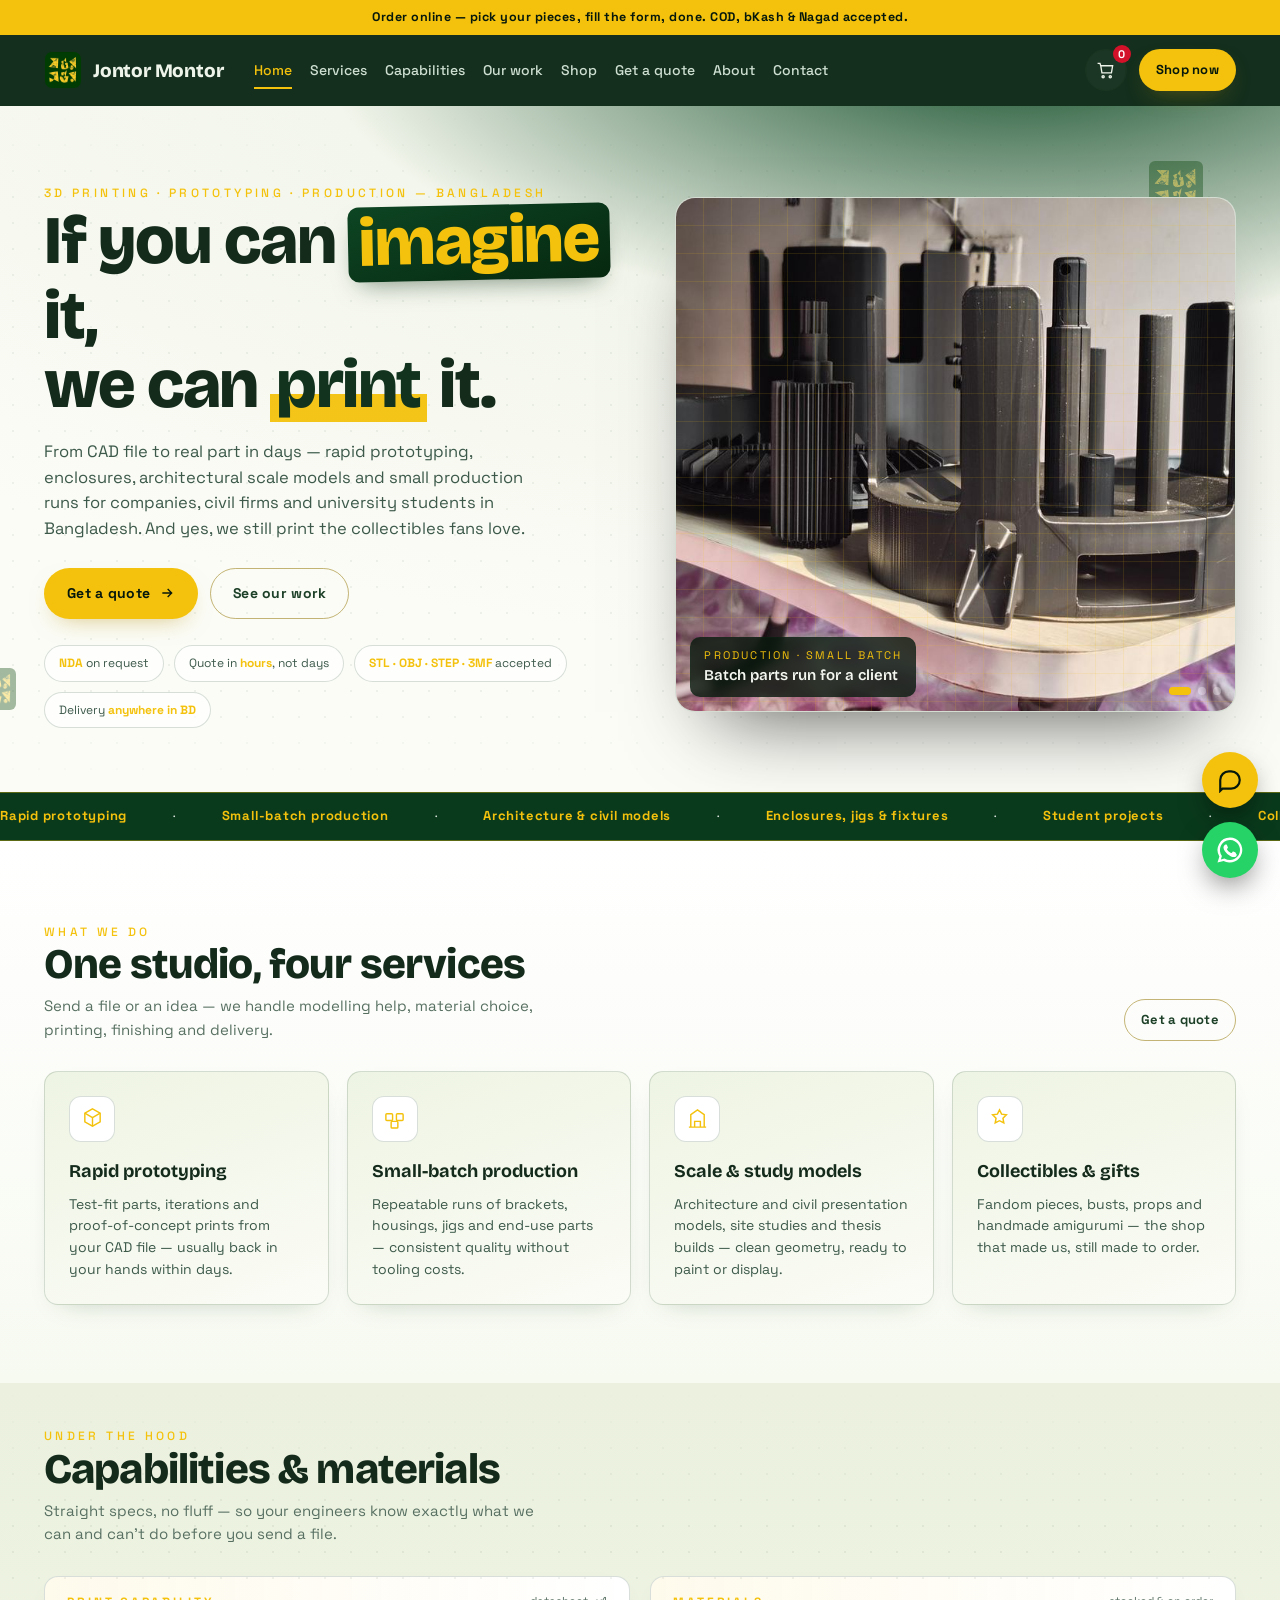
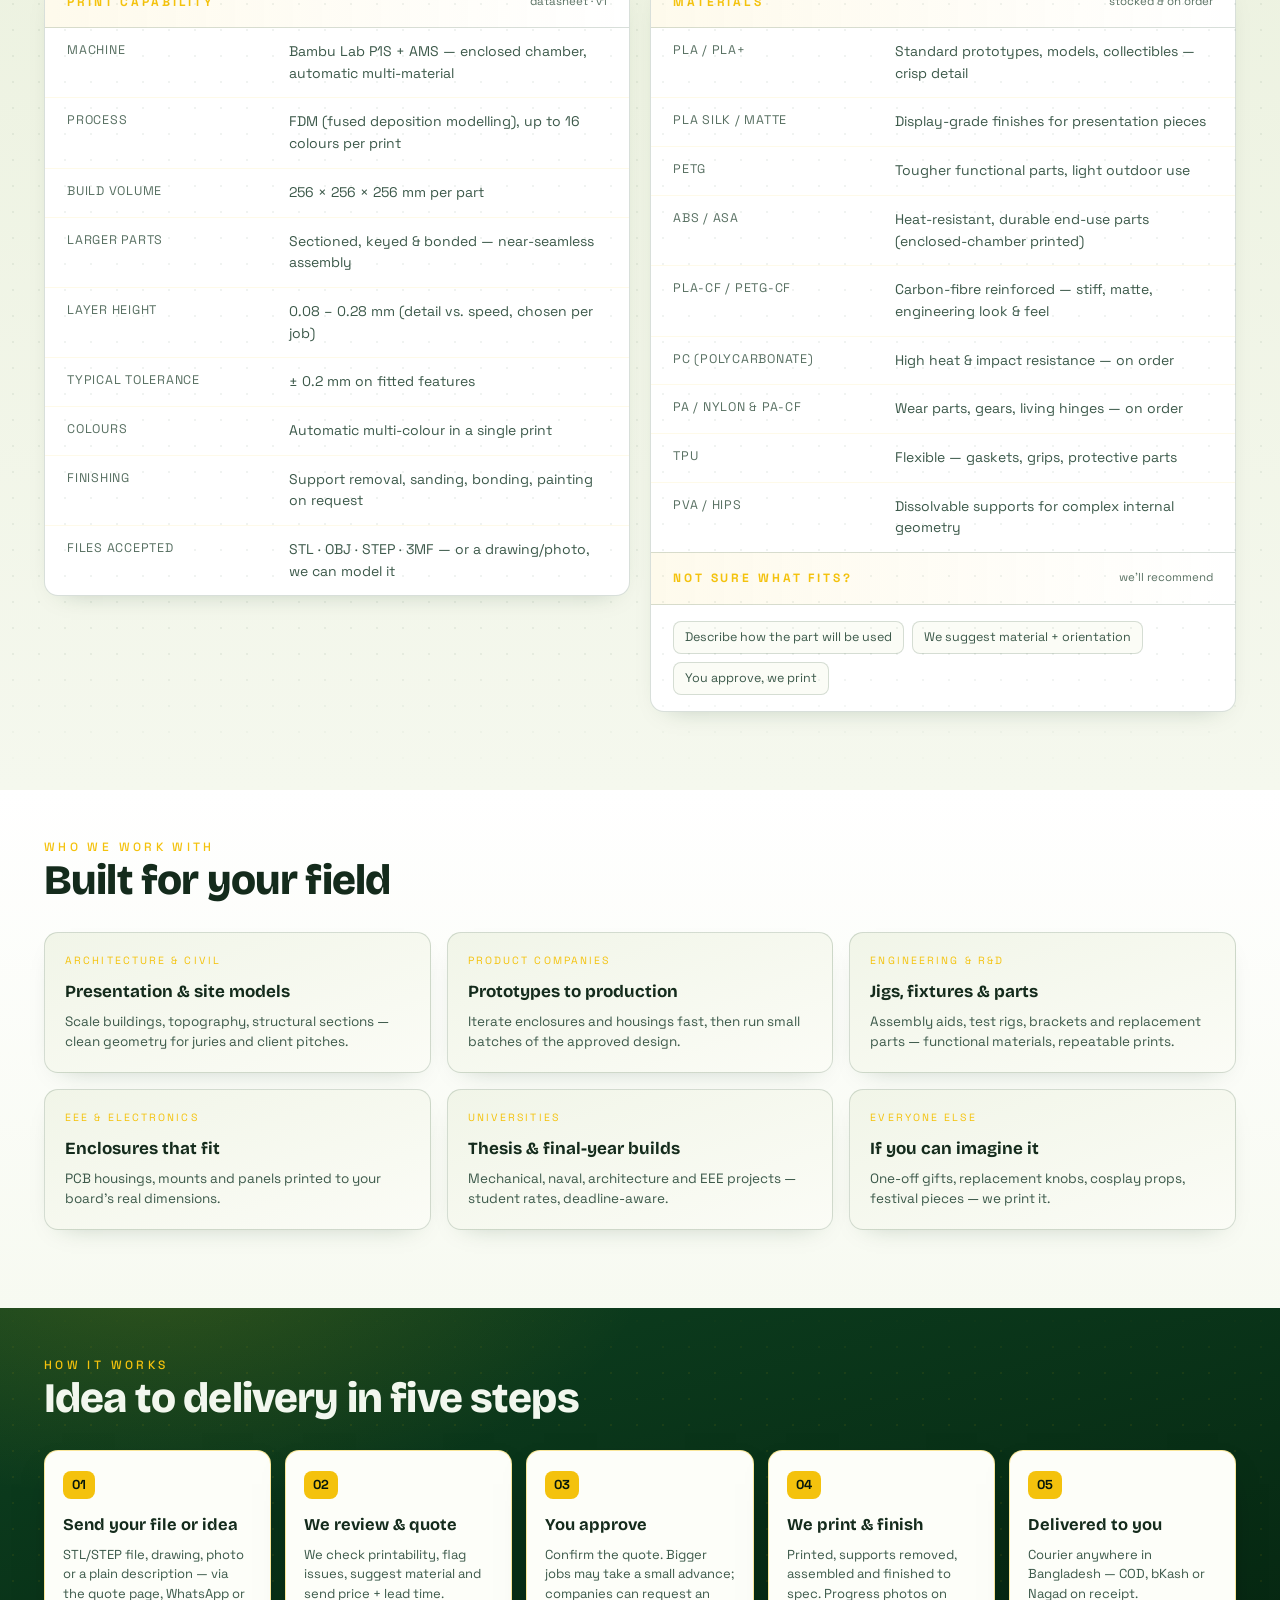
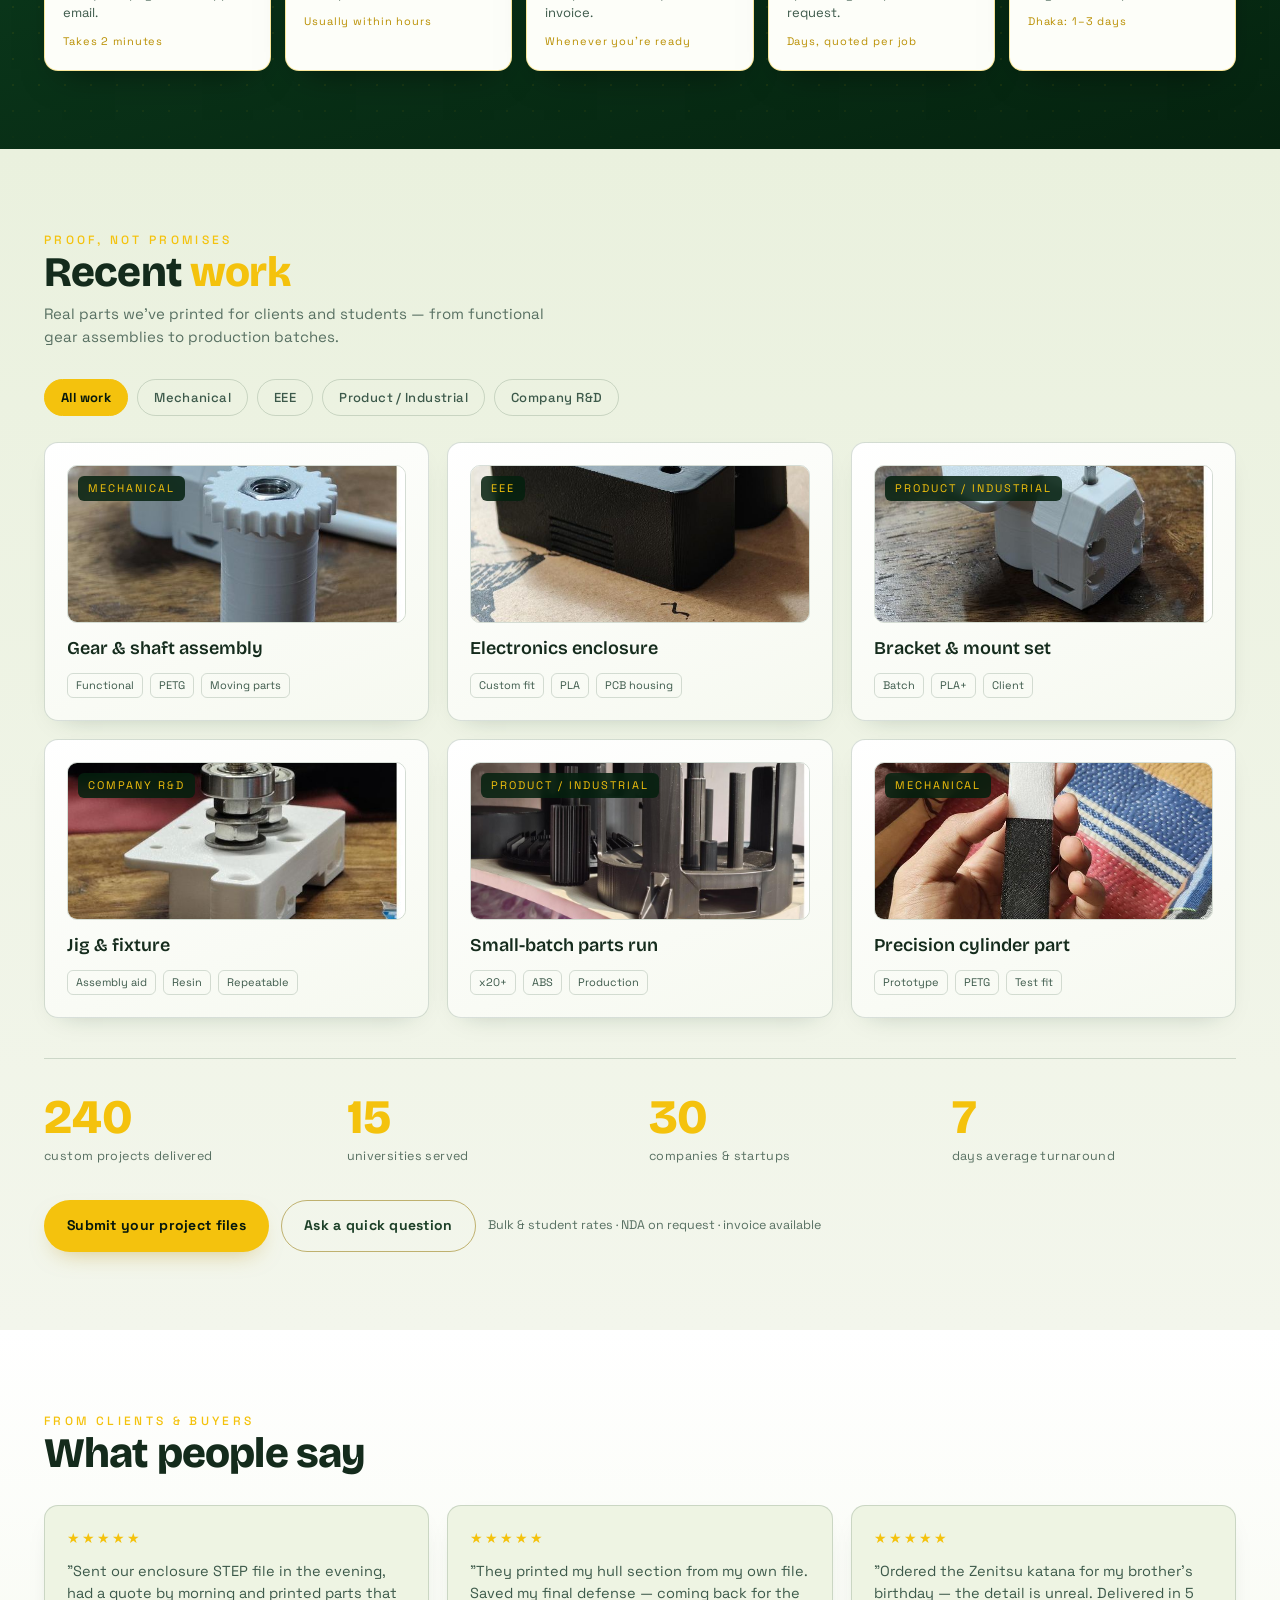
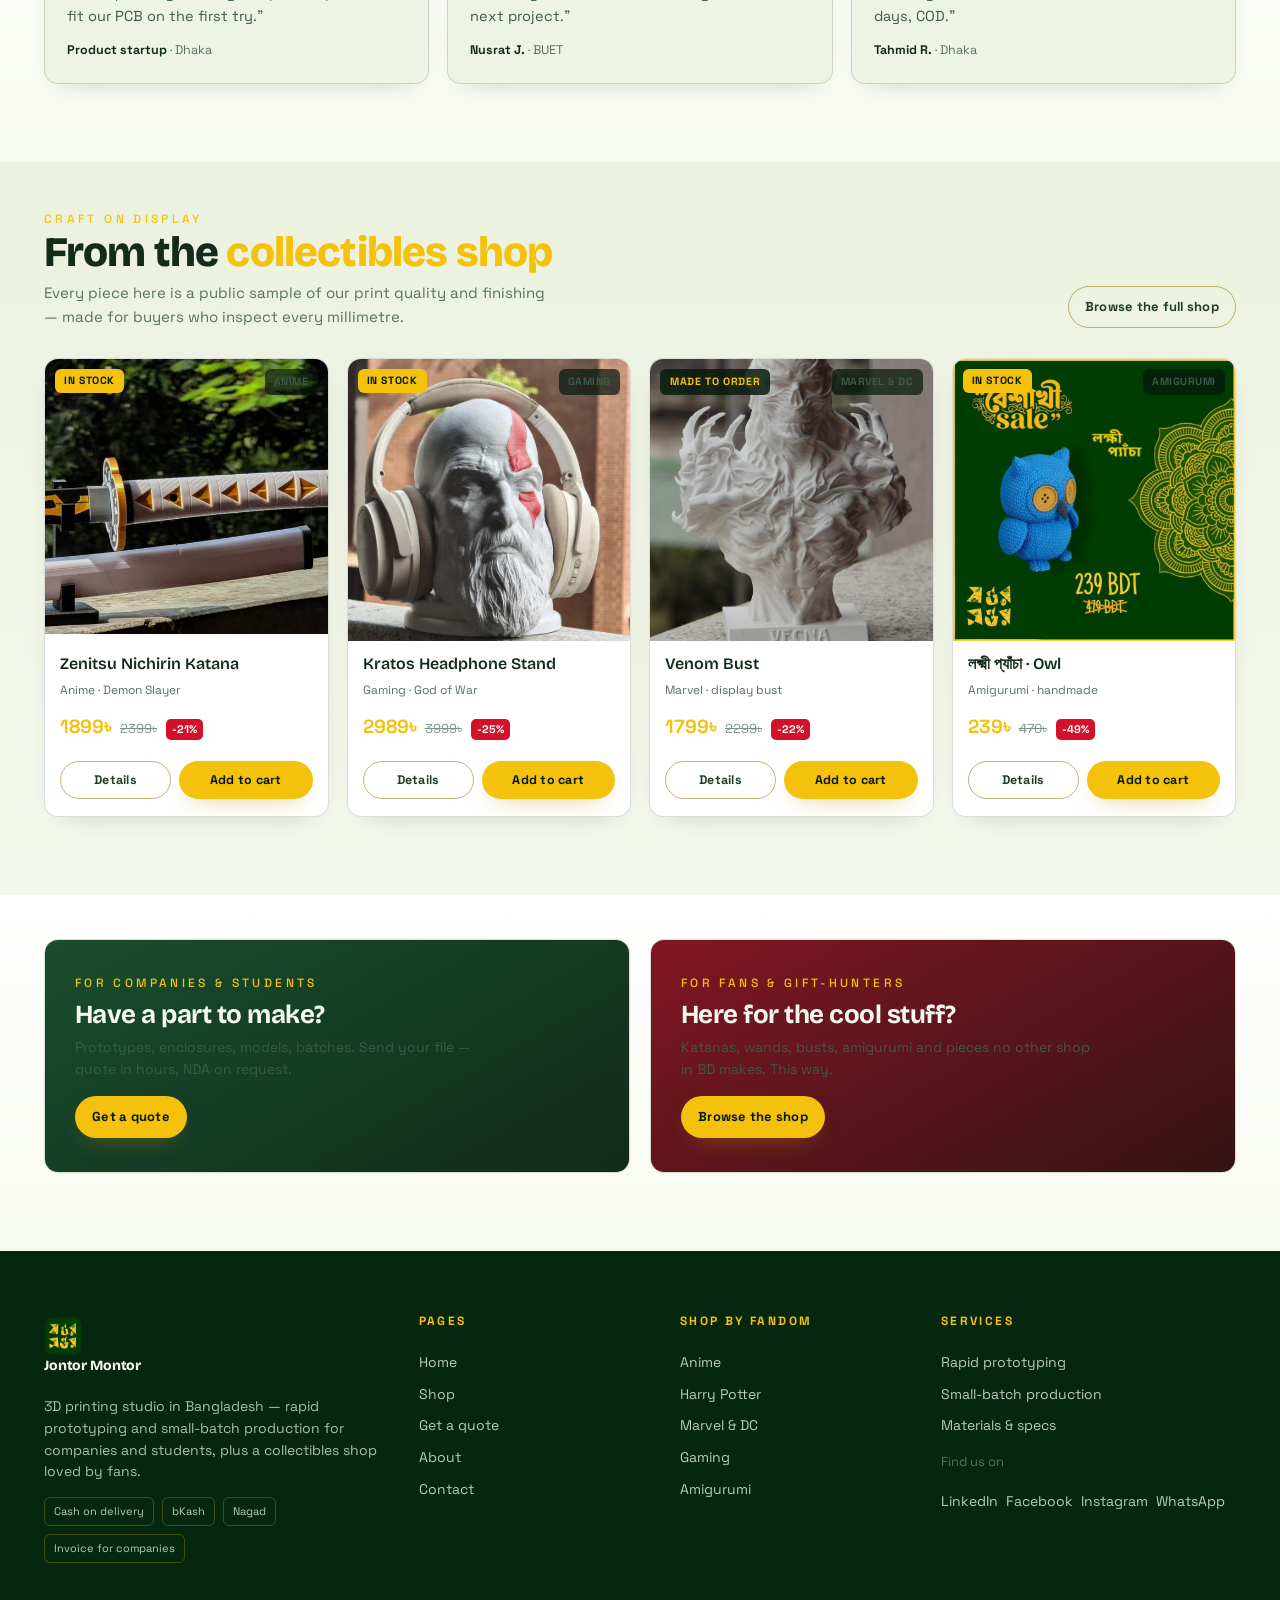
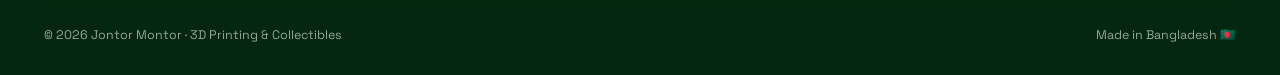
==== commit 4ae61cc6: "Add files via upload Full site update" ====
--- a/index.html
+++ b/index.html
@@ -5,29 +5,32 @@
 <meta name="viewport" content="width=device-width, initial-scale=1.0">
 <title>Jontor Montor — 3D Printing, Prototyping & Production in Bangladesh</title>
 <meta name="description" content="3D printing service in Dhaka, Bangladesh — rapid prototyping, small-batch production, architectural scale models and custom parts for companies and students. PLA, PETG, ABS, carbon-fibre and more. Quote in hours.">
-<!-- EDIT HERE ▸ SEO: after you buy your domain, replace https://www.jontormontor.com everywhere (Ctrl+H) -->
-<link rel="canonical" href="https://www.jontormontor.com/">
+<!-- EDIT HERE ▸ SEO: if you move to a custom domain, replace https://jontor-montor.pages.dev everywhere (Ctrl+H) -->
 <link rel="icon" type="image/jpeg" href="images/logo.jpg">
 <meta name="theme-color" content="#0a3a1c">
 <meta name="robots" content="index, follow">
+<link rel="canonical" href="https://jontor-montor.pages.dev/">
+<meta property="og:url" content="https://jontor-montor.pages.dev/">
 <meta property="og:type" content="website">
 <meta property="og:site_name" content="Jontor Montor">
 <meta property="og:title" content="Jontor Montor — 3D Printing, Prototyping & Production in Bangladesh">
 <meta property="og:description" content="3D printing service in Dhaka, Bangladesh — rapid prototyping, small-batch production, architectural scale models and custom parts for companies and students. PLA, PETG, ABS, carbon-fibre and more. Quote in hours.">
-<meta property="og:url" content="https://www.jontormontor.com/">
-<meta property="og:image" content="https://www.jontormontor.com/images/logo.jpg">
+<meta property="og:image" content="https://jontor-montor.pages.dev/images/og-image.jpg">
+<meta property="og:image:width" content="1200">
+<meta property="og:image:height" content="630">
 <meta property="og:locale" content="en_US">
+<meta name="twitter:url" content="https://jontor-montor.pages.dev/">
 <meta name="twitter:card" content="summary_large_image">
 <meta name="twitter:title" content="Jontor Montor — 3D Printing, Prototyping & Production in Bangladesh">
 <meta name="twitter:description" content="3D printing service in Dhaka, Bangladesh — rapid prototyping, small-batch production, architectural scale models and custom parts for companies and students. PLA, PETG, ABS, carbon-fibre and more. Quote in hours.">
-<meta name="twitter:image" content="https://www.jontormontor.com/images/logo.jpg">
+<meta name="twitter:image" content="https://jontor-montor.pages.dev/images/og-image.jpg">
 <link rel="preconnect" href="https://fonts.googleapis.com">
 <link rel="preconnect" href="https://fonts.gstatic.com" crossorigin>
 <link href="https://fonts.googleapis.com/css2?family=Bricolage+Grotesque:opsz,wght@12..96,400;12..96,600;12..96,800&family=Space+Grotesk:wght@400;500;700&family=Hind+Siliguri:wght@400;600;700&display=swap" rel="stylesheet">
 <link rel="stylesheet" href="css/styles.css">
 <script type="application/ld+json">
-{"@context":"https://schema.org","@type":"LocalBusiness","@id":"https://www.jontormontor.com/#business",
-"name":"Jontor Montor","url":"https://www.jontormontor.com/","image":"https://www.jontormontor.com/images/logo.jpg",
+{"@context":"https://schema.org","@type":"LocalBusiness","@id":"https://jontor-montor.pages.dev/#business",
+"name":"Jontor Montor","url":"https://jontor-montor.pages.dev/","image":"https://jontor-montor.pages.dev/images/og-image.jpg",
 "description":"3D printing studio in Bangladesh — rapid prototyping, small-batch production, architectural scale models and collectibles.",
 "address":{"@type":"PostalAddress","addressLocality":"Dhaka","addressCountry":"BD"},
 "areaServed":"Bangladesh","priceRange":"৳৳",
--- a/css/styles.css
+++ b/css/styles.css
@@ -629,3 +629,176 @@
 .toast{background:#0a3a1c;color:#f4f8f1}
 .shard{opacity:.35}
 .works{background:linear-gradient(180deg,#eaf1de,#f3f6ec)}
+
+/* =================================================================== */
+/*  V3 — product detail, fandom filtering, checkout                    */
+/* =================================================================== */
+
+/* nav: room for the extra links, and an active-page marker */
+.navlinks{gap:18px}
+.navlinks a.here{color:var(--gold)}
+.navlinks a.here::after{width:100%}
+@media(max-width:1080px){
+  .navlinks{display:none}
+  .menutoggle{display:grid}
+  .nav.open .navlinks{display:flex;position:absolute;top:100%;left:0;right:0;flex-direction:column;
+    background:#083317;border-top:1px solid rgba(244,194,13,.3);padding:18px 24px;gap:16px;z-index:40}
+  .nav{position:relative}
+}
+@media(max-width:520px){ .navshop{display:none} }
+
+/* sticky-nav-safe anchor scrolling */
+section[id], div[id]{scroll-margin-top:96px}
+
+/* ---- fandom tiles are now buttons ---- */
+.tile{cursor:pointer}
+.tile:focus-visible{outline:3px solid var(--gold);outline-offset:3px}
+.tile.on{box-shadow:0 0 0 3px var(--gold),0 22px 40px -22px rgba(16,58,32,.5)}
+.tile.on .arr{background:var(--gold);color:var(--ink);transform:rotate(-45deg)}
+
+/* ---- filter bar above the grid ---- */
+.filterhead{display:flex;align-items:center;gap:14px;flex-wrap:wrap;margin-bottom:8px}
+.filterhead .cnt{font-family:var(--tech);font-size:12.5px;letter-spacing:.1em;text-transform:uppercase;color:var(--muted)}
+.clearfilter{font-family:var(--tech);font-size:12.5px;font-weight:700;cursor:pointer;
+  background:none;border:1px solid var(--line);border-radius:999px;padding:6px 14px;color:var(--gold-2)}
+.clearfilter:hover{border-color:var(--gold);background:rgba(244,194,13,.1)}
+.typechip.on{background:var(--gold);color:var(--ink);border-color:var(--gold);font-weight:700}
+.emptyfilter{grid-column:1/-1;text-align:center;padding:48px 24px;border:1.5px dashed var(--line);border-radius:var(--r);background:#fff}
+.emptyfilter b{font-family:var(--disp);font-size:20px;display:block;margin-bottom:8px}
+.emptyfilter p{font-family:var(--tech);font-size:14.5px;color:var(--muted);max-width:44ch;margin:0 auto 18px}
+
+/* ---- product cards: tappable, with real buttons ---- */
+.pcard{cursor:pointer}
+.pcard:focus-visible{outline:3px solid var(--gold);outline-offset:3px}
+.quick{display:none}
+.viewhint{position:absolute;left:50%;bottom:12px;transform:translate(-50%,10px);opacity:0;transition:.22s;
+  font-family:var(--tech);font-size:11.5px;font-weight:700;letter-spacing:.12em;text-transform:uppercase;
+  background:rgba(6,24,12,.86);color:var(--gold);border:1px solid rgba(244,194,13,.5);
+  border-radius:999px;padding:7px 15px;pointer-events:none;white-space:nowrap}
+.pcard:hover .viewhint{opacity:1;transform:translate(-50%,0)}
+.pcard__acts{display:grid;grid-template-columns:1fr 1.2fr;gap:8px;margin-top:12px}
+.pcard__acts .btn{justify-content:center;padding:10px 8px;font-size:12.5px;white-space:nowrap}
+@media(max-width:400px){ .pcard__acts{grid-template-columns:1fr} }
+
+/* ---- product detail modal ---- */
+.pmodal{position:fixed;inset:0;z-index:120;display:none}
+.pmodal.on{display:block}
+.pmodal__ov{position:absolute;inset:0;background:rgba(6,24,12,.6);backdrop-filter:blur(3px)}
+.pmodal__panel{position:absolute;left:50%;top:50%;transform:translate(-50%,-50%);
+  width:min(940px,calc(100vw - 32px));max-height:calc(100vh - 48px);overflow-y:auto;
+  background:#fff;border:1px solid var(--line);border-radius:18px;
+  box-shadow:0 40px 90px -30px rgba(0,0,0,.6);
+  display:grid;grid-template-columns:1fr 1fr}
+.pmodal__x{position:absolute;top:12px;right:14px;z-index:5;width:38px;height:38px;border-radius:50%;
+  border:1px solid var(--line);background:rgba(255,255,255,.92);color:var(--paper);
+  font-size:26px;line-height:1;cursor:pointer}
+.pmodal__x:hover{border-color:var(--gold);color:var(--gold-deep)}
+.pmodal__media{position:relative;background:var(--moss-2)}
+.pmodal__media img{width:100%;height:100%;min-height:300px;object-fit:cover}
+.pmodal__info{padding:30px 30px 28px;display:flex;flex-direction:column;gap:11px}
+.pmodal__tags{display:flex;gap:7px;flex-wrap:wrap}
+.pmodal__tags span{font-family:var(--tech);font-size:10.5px;font-weight:700;letter-spacing:.16em;
+  text-transform:uppercase;color:var(--gold-2);border:1px solid rgba(244,194,13,.45);
+  border-radius:999px;padding:4px 11px}
+.pmodal__info h3{font-size:27px;font-weight:800;line-height:1.08}
+.pmodal__sub{font-family:var(--tech);font-size:13px;color:var(--muted)}
+.pmodal__desc{font-family:var(--tech);font-size:14.5px;line-height:1.6;color:#3c594a}
+.pmodal__specs{list-style:none;display:grid;gap:7px;margin:2px 0 4px;padding:14px 16px;
+  background:var(--moss-2);border:1px solid var(--line);border-radius:12px}
+.pmodal__specs li{font-family:var(--tech);font-size:13px;color:#3c594a;padding-left:20px;position:relative}
+.pmodal__specs li::before{content:"›";position:absolute;left:6px;color:var(--gold-2);font-weight:700}
+.pmodal__qty{display:flex;align-items:center;gap:14px;margin-top:2px}
+.pmodal__qty>span{font-family:var(--tech);font-size:12.5px;letter-spacing:.12em;text-transform:uppercase;color:var(--muted)}
+.pmodal__acts{display:grid;grid-template-columns:1fr 1fr;gap:10px;margin-top:4px}
+.pmodal__acts .btn{justify-content:center}
+.pmodal__note{font-family:var(--tech);font-size:12px;color:var(--muted);line-height:1.55}
+.pmodal__note a{color:var(--gold-2);font-weight:700;text-decoration:underline}
+@media(max-width:760px){
+  .pmodal__panel{grid-template-columns:1fr;top:0;left:0;transform:none;width:100vw;max-height:100vh;
+    height:100%;border-radius:0}
+  .pmodal__media img{min-height:0;height:44vh}
+  .pmodal__info{padding:22px 20px 34px}
+}
+
+/* ---- cart drawer tweaks ---- */
+.citem__img{width:52px;height:52px;border-radius:9px;object-fit:cover;flex-shrink:0;border:1px solid var(--line)}
+.citem{align-items:center}
+
+/* ---- checkout ---- */
+.cogrid{display:grid;grid-template-columns:1.35fr .85fr;gap:26px;align-items:start}
+.cocol{display:flex;flex-direction:column;gap:18px}
+.cobox{background:#fff;border:1px solid var(--line);border-radius:var(--r);padding:24px 24px 26px;
+  box-shadow:0 10px 26px -18px rgba(16,58,32,.35)}
+.cobox__t{font-family:var(--disp);font-size:19px;font-weight:700;margin-bottom:18px;display:flex;align-items:center;gap:11px}
+.conum{width:26px;height:26px;flex-shrink:0;border-radius:50%;background:var(--gold);color:var(--ink);
+  font-family:var(--tech);font-size:13px;font-weight:700;display:grid;place-items:center}
+.cosum{position:sticky;top:96px}
+
+.field input.bad,.field textarea.bad{border-color:var(--red);background:#fff5f5}
+
+.zonerow{display:grid;grid-template-columns:1fr 1fr;gap:10px}
+.zoneopt,.payopt{position:relative;display:block;cursor:pointer}
+.zoneopt input,.payopt input{position:absolute;opacity:0;pointer-events:none}
+.zoneopt>span,.payopt__in{display:block;border:1.5px solid var(--line);border-radius:12px;
+  padding:14px 16px;background:var(--forest-2);transition:.18s}
+.zoneopt>span b,.payopt__in b{font-family:var(--disp);font-size:15.5px;display:block}
+.zoneopt>span i,.payopt__in i{font-family:var(--tech);font-size:12.5px;color:var(--muted);font-style:normal;display:block;margin-top:3px}
+.zoneopt:hover>span,.payopt:hover .payopt__in{border-color:rgba(244,194,13,.6)}
+.zoneopt input:checked+span,.payopt.on .payopt__in{border-color:var(--gold);background:rgba(244,194,13,.1);
+  box-shadow:0 0 0 3px rgba(244,194,13,.15)}
+.payopts{display:grid;gap:10px}
+
+.paybox{margin-top:14px;border:1.5px solid rgba(244,194,13,.5);border-radius:12px;overflow:hidden;background:#fffdf3}
+.paybox__head{font-family:var(--tech);font-size:11.5px;letter-spacing:.18em;text-transform:uppercase;
+  color:var(--gold-deep);padding:11px 16px;border-bottom:1px solid rgba(244,194,13,.35);background:rgba(244,194,13,.14)}
+.paynum{display:flex;align-items:center;gap:12px;padding:16px}
+.paynum span{font-family:var(--tech);font-size:12px;letter-spacing:.14em;text-transform:uppercase;color:var(--muted)}
+.paynum b{font-family:var(--tech);font-size:24px;font-weight:700;letter-spacing:.06em;color:var(--paper);
+  background:#fff;border:1px dashed var(--gold);border-radius:9px;padding:6px 14px}
+.paysteps{margin:0;padding:0 18px 18px 36px}
+.paysteps li{font-family:var(--tech);font-size:13.5px;color:#3c594a;margin-bottom:7px;line-height:1.5}
+.paysteps b{color:var(--gold-deep)}
+
+.coitem{display:flex;align-items:center;gap:12px;padding:13px 0;border-bottom:1px solid var(--line)}
+.coitem img{width:56px;height:56px;border-radius:9px;object-fit:cover;flex-shrink:0;border:1px solid var(--line)}
+.coitem>div{flex:1;min-width:0}
+.coitem__n{font-family:var(--disp);font-size:14.5px;font-weight:600;line-height:1.2}
+.coitem__p{font-family:var(--tech);font-size:12px;color:var(--muted);margin:2px 0 5px}
+.coitem>b{font-family:var(--tech);font-size:15px;color:var(--gold-deep);white-space:nowrap}
+.coitem .qty{transform:scale(.86);transform-origin:left center}
+.coitem .citem__rm{margin-left:8px}
+
+.cototals{padding-top:14px;display:grid;gap:8px}
+.cototals>div{display:flex;justify-content:space-between;align-items:baseline;font-family:var(--tech);font-size:14px;color:var(--muted)}
+.cototals>div b{color:var(--paper);font-weight:700;font-size:15px}
+.cototals .grand{border-top:1px solid var(--line);padding-top:11px;margin-top:3px;font-size:15px;color:var(--paper)}
+.cototals .grand b{font-size:23px;color:var(--gold-deep)}
+
+/* ---- order confirmation ---- */
+.okbox{max-width:620px;margin:20px auto 40px;text-align:center;background:#fff;
+  border:1px solid var(--line);border-radius:18px;padding:44px 34px 38px;
+  box-shadow:0 20px 50px -28px rgba(16,58,32,.45)}
+.okbox__tick{width:66px;height:66px;margin:0 auto 20px;border-radius:50%;background:var(--gold);
+  color:var(--ink);font-size:34px;font-weight:700;display:grid;place-items:center}
+.okbox h3{font-family:var(--disp);font-size:30px;font-weight:800;margin-bottom:8px}
+.okbox>p{font-family:var(--tech);font-size:15px;color:#3c594a}
+.okbox__id{margin:22px auto;display:inline-flex;align-items:center;gap:12px;
+  border:1px dashed var(--gold);border-radius:11px;padding:11px 20px;background:#fffdf3}
+.okbox__id span{font-family:var(--tech);font-size:11px;letter-spacing:.18em;text-transform:uppercase;color:var(--muted)}
+.okbox__id b{font-family:var(--tech);font-size:19px;letter-spacing:.06em}
+.okbox__rows{display:grid;gap:9px;text-align:left;background:var(--moss-2);border-radius:12px;padding:16px 18px;margin-bottom:18px}
+.okbox__rows>div{display:flex;justify-content:space-between;gap:14px;font-family:var(--tech);font-size:13.5px;color:var(--muted)}
+.okbox__rows b{color:var(--paper);text-align:right}
+.okbox__note{font-family:var(--tech);font-size:14px;color:#3c594a;line-height:1.6;margin-bottom:22px}
+.okbox__acts{display:flex;gap:10px;justify-content:center;flex-wrap:wrap}
+.okbox__small{font-family:var(--tech);font-size:12px;color:var(--muted);margin-top:18px}
+
+@media(max-width:900px){
+  .cogrid{grid-template-columns:1fr}
+  .cosum{position:static}
+}
+@media(max-width:520px){
+  .zonerow{grid-template-columns:1fr}
+  .cobox{padding:20px 18px 22px}
+  .paynum b{font-size:20px}
+}
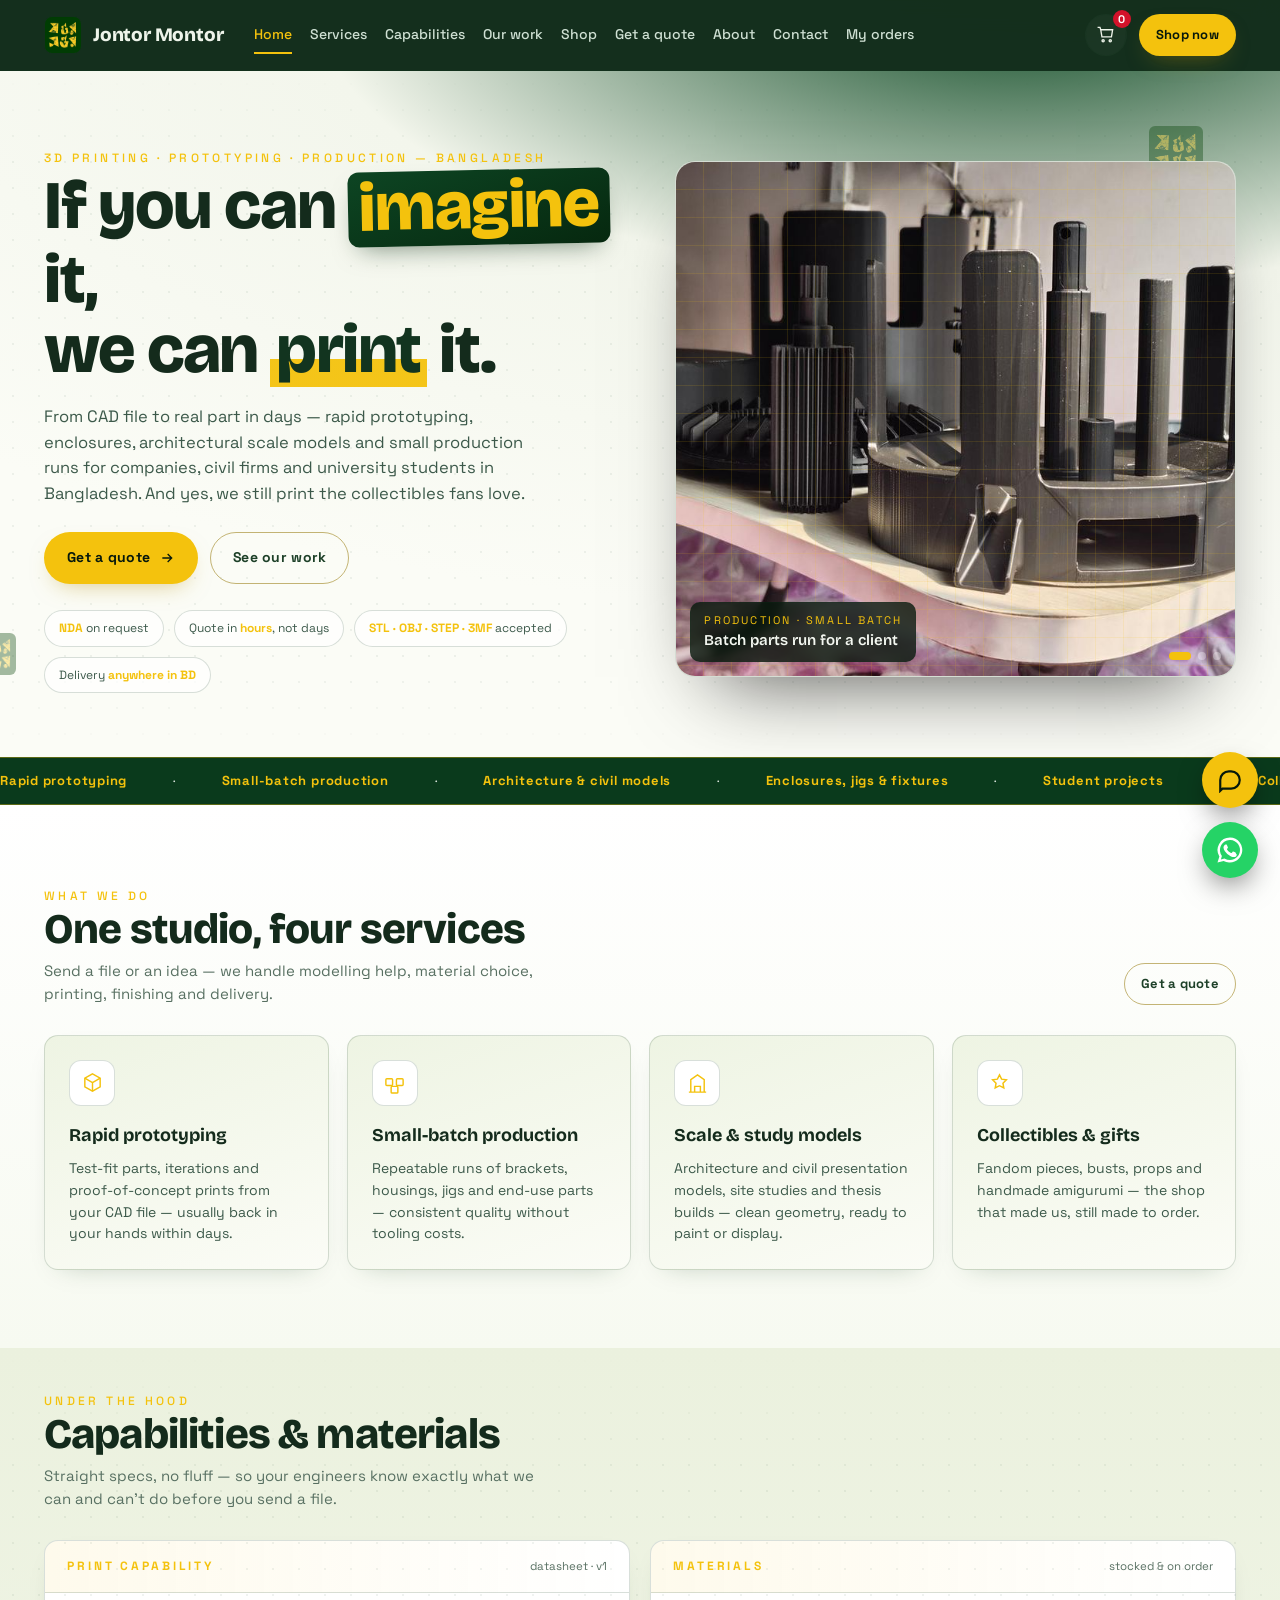
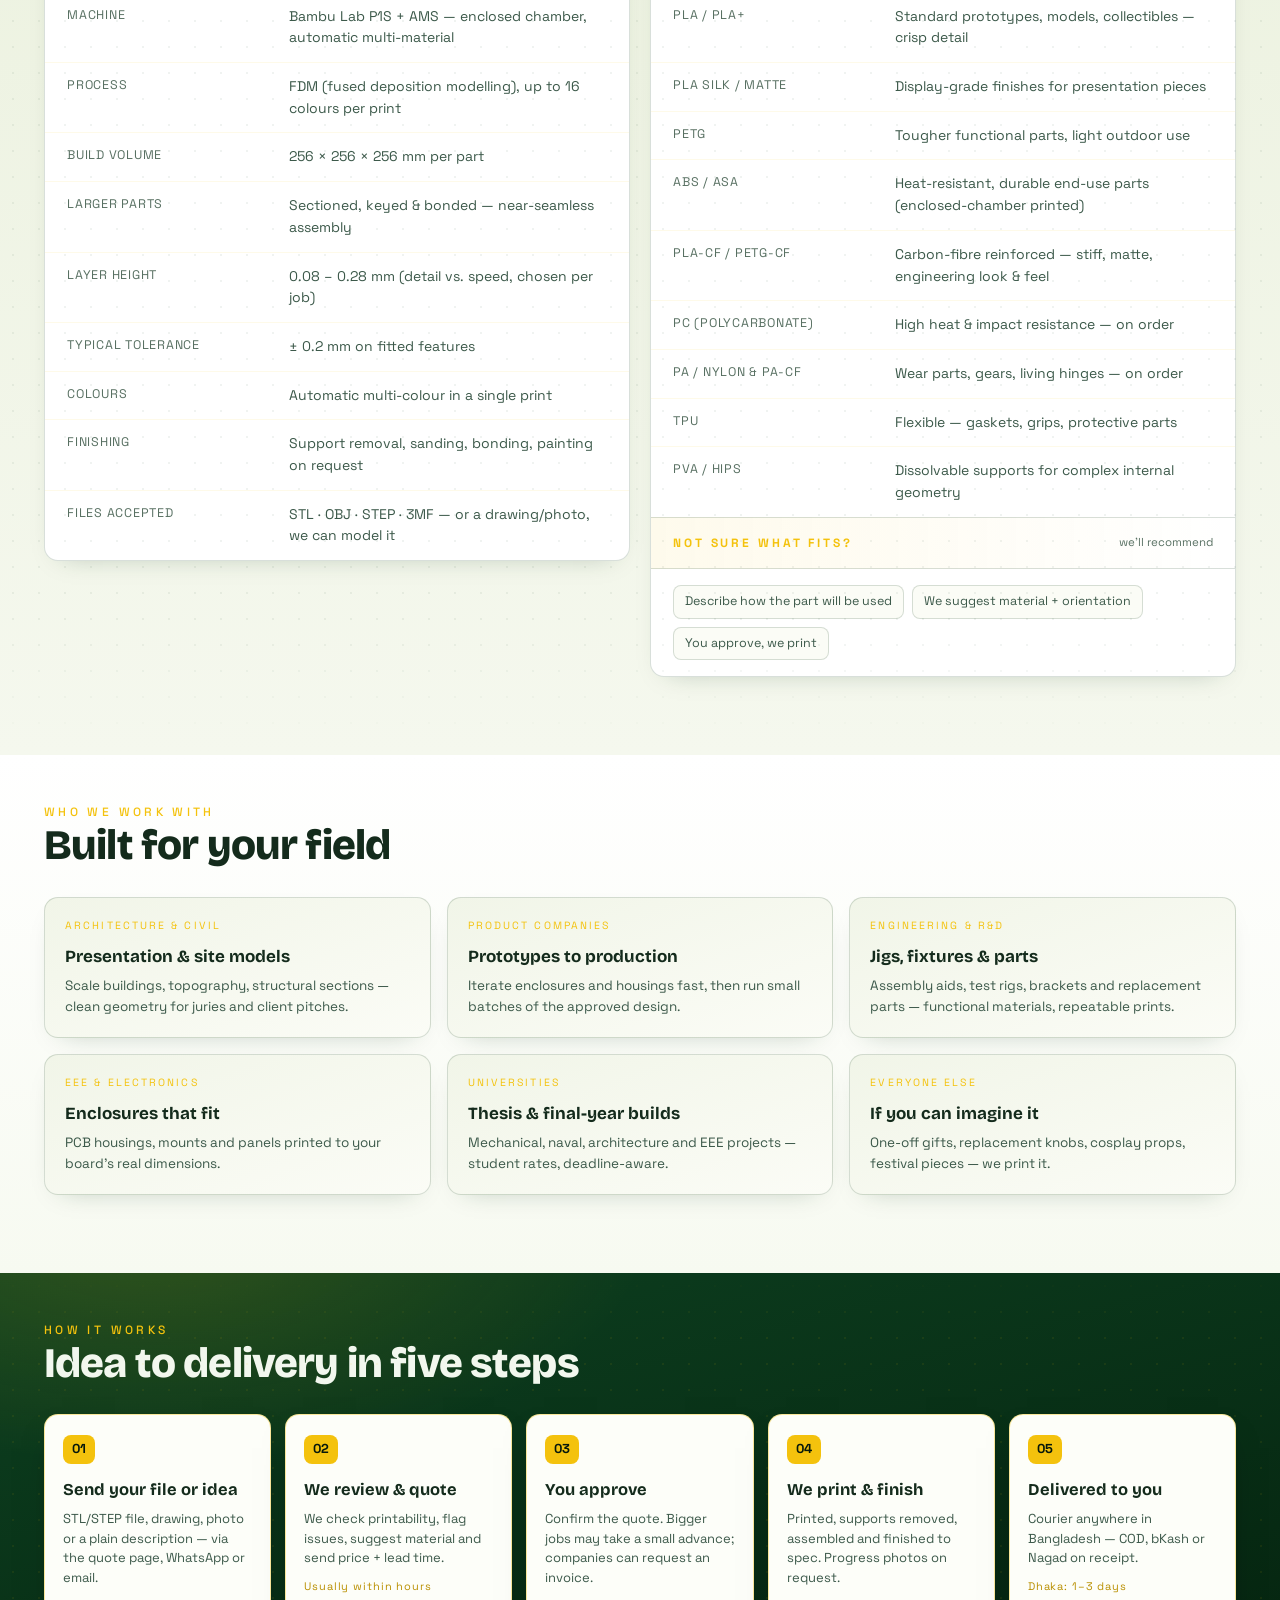
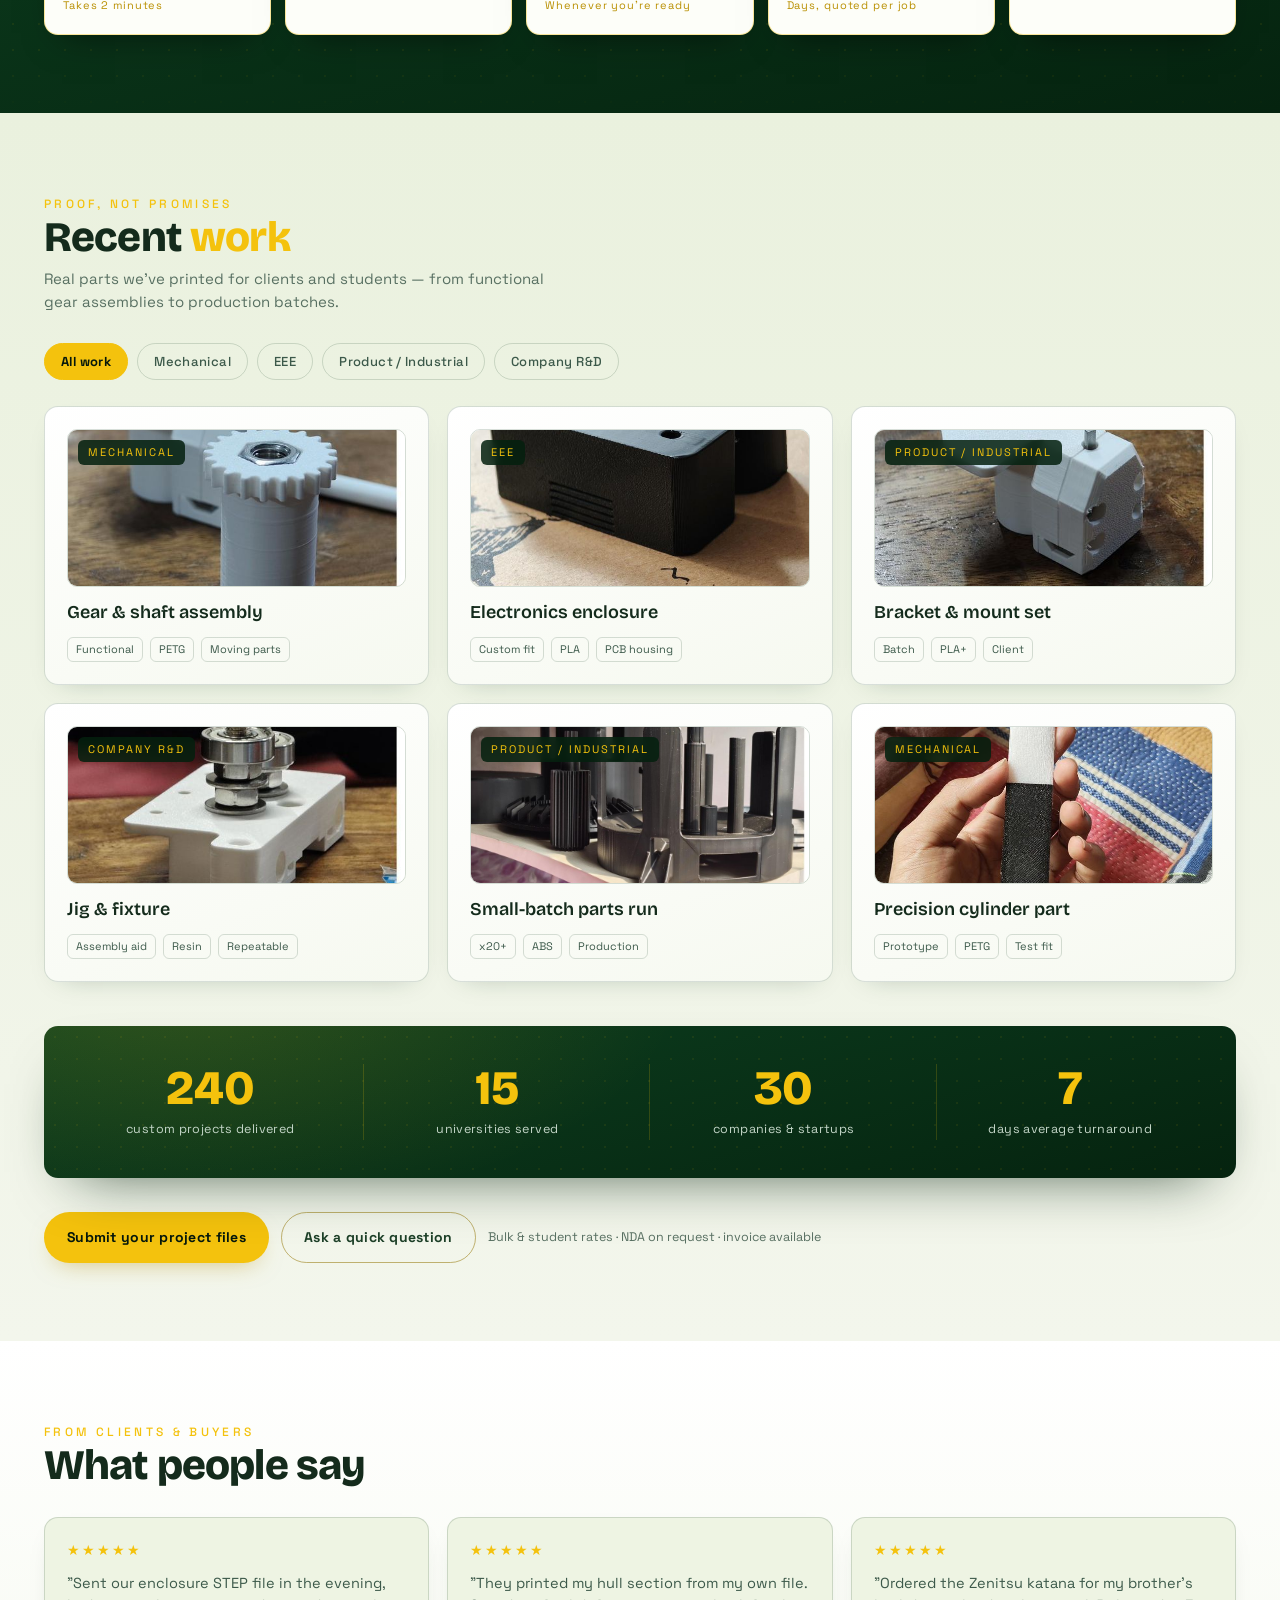
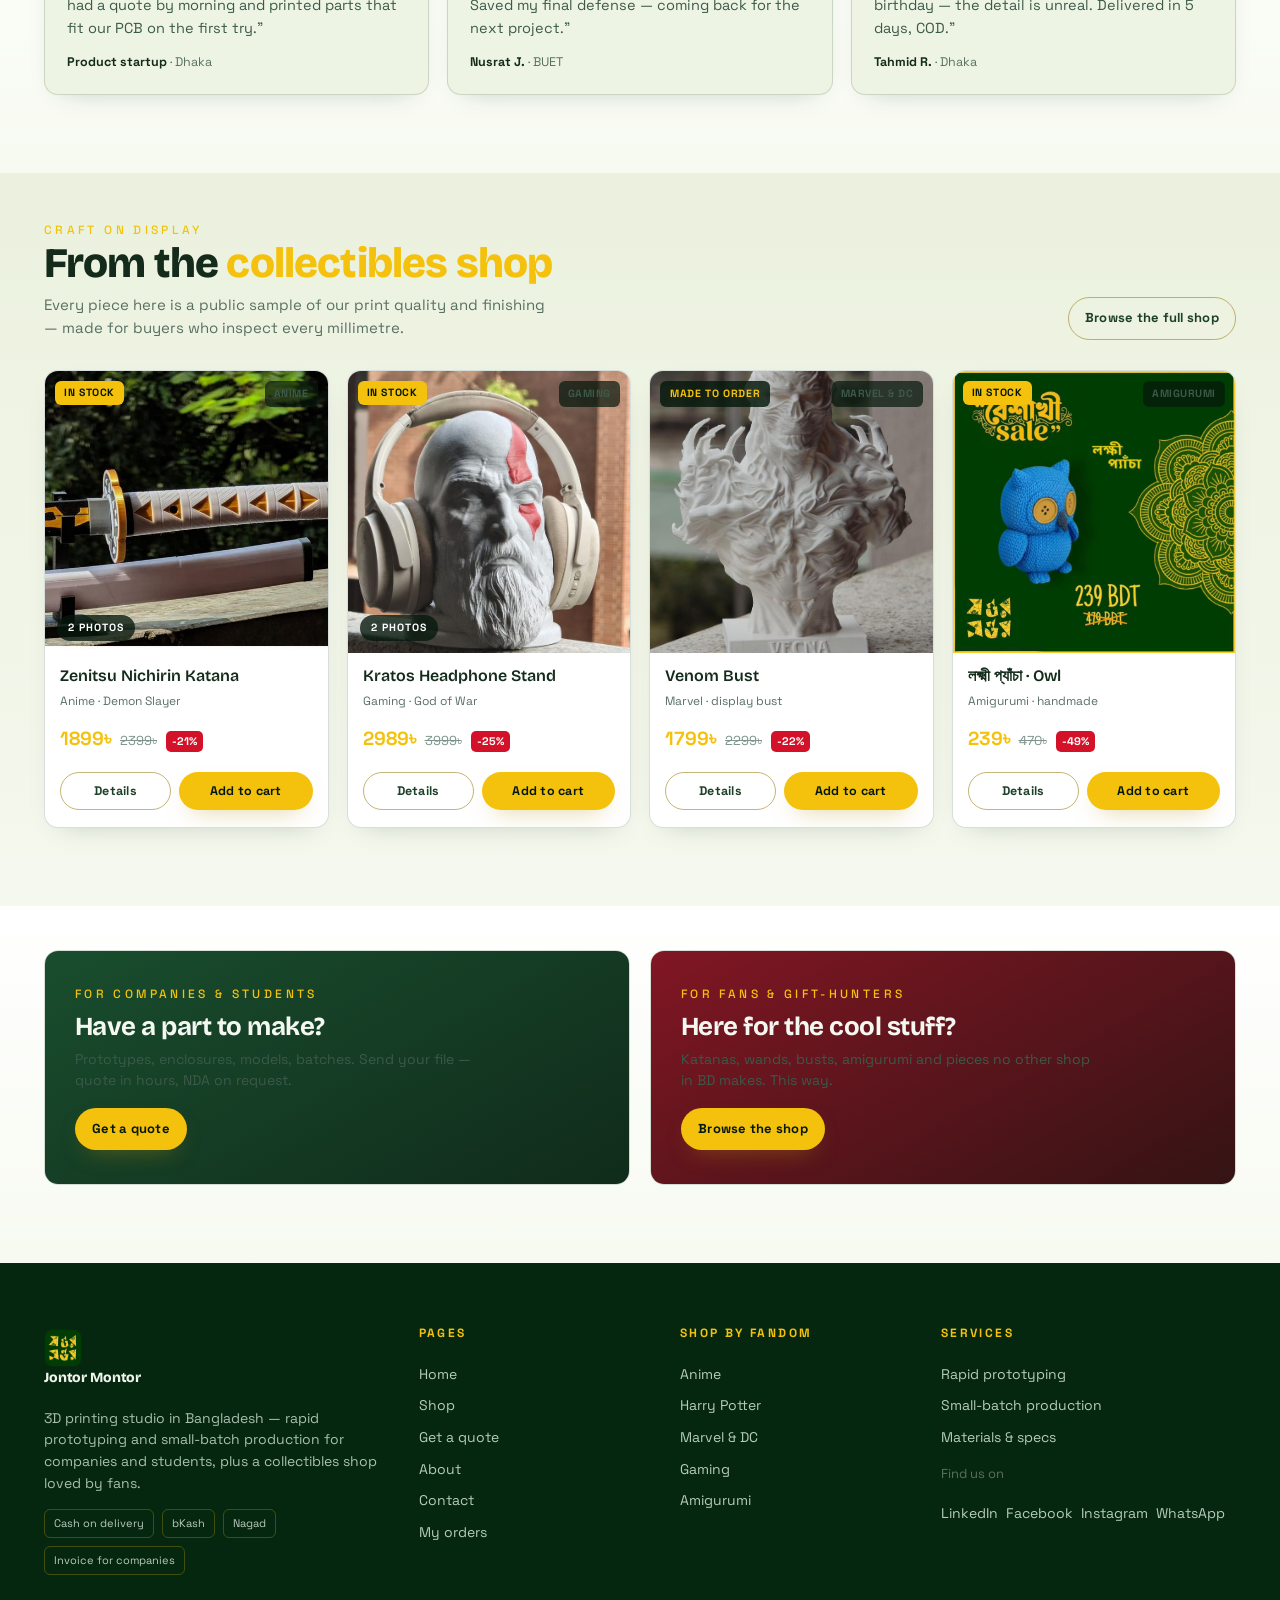
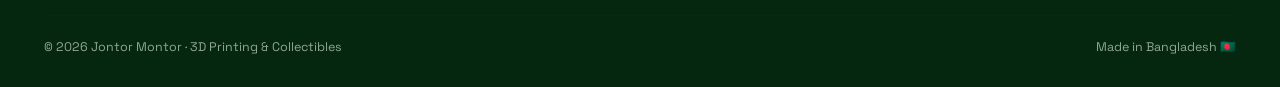
==== commit 5add93bb: "Add files via upload" ====
--- a/index.html
+++ b/index.html
@@ -44,9 +44,9 @@
 <script type="application/ld+json">
 {"@context":"https://schema.org","@type":"FAQPage","mainEntity":[
  {"@type":"Question","name":"How fast can I get a 3D printing quote in Bangladesh?","acceptedAnswer":{"@type":"Answer","text":"Send your file or description and we usually reply within hours with a price and lead time. Average turnaround is about a week; Dhaka delivery takes 1-3 days."}},
- {"@type":"Question","name":"What materials can you 3D print with?","acceptedAnswer":{"@type":"Answer","text":"PLA, PLA+, silk and matte finishes, PETG, ABS, ASA, TPU, polycarbonate, nylon, and carbon-fibre blends like PLA-CF and PETG-CF, printed on an enclosed-chamber multicolor machine."}},
+ {"@type":"Question","name":"What materials can you 3D print with?","acceptedAnswer":{"@type":"Answer","text":"PLA, PLA+, silk and matte finishes, PETG, ABS, ASA, TPU, polycarbonate, nylon and carbon-fibre blends like PLA-CF and PETG-CF, printed on an enclosed-chamber multicolor machine."}},
  {"@type":"Question","name":"What files do you accept for 3D printing?","acceptedAnswer":{"@type":"Answer","text":"STL, OBJ, STEP and 3MF files. No CAD file? A drawing or photo works — we can model it for you."}},
- {"@type":"Question","name":"Do you sign NDAs for client designs?","acceptedAnswer":{"@type":"Answer","text":"Yes, we sign NDAs on request before you send any files, and client designs are never shared or reused."}},
+ {"@type":"Question","name":"Do you sign NDAs for client designs?","acceptedAnswer":{"@type":"Answer","text":"Yes, we sign NDAs on request before you send any files and client designs are never shared or reused."}},
  {"@type":"Question","name":"How do I pay?","acceptedAnswer":{"@type":"Answer","text":"Cash on delivery, bKash or Nagad anywhere in Bangladesh. Companies can request an invoice."}}]}
 </script>
 </head>
--- a/css/styles.css
+++ b/css/styles.css
@@ -44,7 +44,7 @@
 .btn-ghost:hover{border-color:var(--gold);color:var(--gold);transform:translateY(-2px)}
 .btn-sm{padding:10px 16px;font-size:13px}
 
-/* announcement */
+/* announcement strip (off by default — CONFIG.announceOn in js/app.js) */
 .topbar{background:var(--gold);color:var(--ink);font-family:var(--tech);font-weight:700;
   font-size:12.5px;letter-spacing:.04em;text-align:center;padding:8px 16px;overflow:hidden}
 .topbar span{display:inline-block;white-space:nowrap}
@@ -209,10 +209,24 @@
 .wcard h4{font-family:var(--disp);font-weight:600;font-size:18px;margin:5px 0 10px}
 .wmeta{display:flex;gap:7px;flex-wrap:wrap}
 .wmeta span{font-family:var(--tech);font-size:11px;color:#3c594a;border:1px solid var(--line);border-radius:6px;padding:3px 8px}
-.stats{display:grid;grid-template-columns:repeat(4,1fr);gap:18px;margin-top:40px;
-  border-top:1px solid var(--line);padding-top:34px}
+.stats{display:grid;grid-template-columns:repeat(4,1fr);gap:18px;margin-top:44px;
+  position:relative;overflow:hidden;border-radius:var(--r);padding:38px 32px;
+  background:
+    radial-gradient(900px 420px at 12% -40px, rgba(244,194,13,.15), transparent 55%),
+    linear-gradient(165deg,#0d4020,#05230f);
+  box-shadow:0 26px 60px -32px rgba(5,35,15,.75)}
+.stats::before{content:"";position:absolute;inset:0;pointer-events:none;
+  background-image:radial-gradient(rgba(244,194,13,.12) 1px,transparent 1px);
+  background-size:22px 22px;opacity:.6}
+.stat{position:relative;text-align:center}
+.stat+.stat{border-left:1px solid rgba(244,194,13,.18)}
 .stat .n{font-family:var(--disp);font-weight:800;font-size:clamp(32px,4vw,48px);color:var(--gold);line-height:1}
-.stat .l{font-family:var(--tech);font-size:12.5px;color:var(--muted);margin-top:6px;letter-spacing:.03em}
+.stat .l{font-family:var(--tech);font-size:12.5px;color:#c4d6c8;margin-top:8px;letter-spacing:.03em}
+@media(max-width:680px){
+  .stats{grid-template-columns:repeat(2,1fr);gap:26px 12px;padding:30px 18px}
+  .stat:nth-child(odd)+.stat{border-left:1px solid rgba(244,194,13,.18)}
+  .stat:nth-child(3){border-left:none}
+}
 .works__cta{display:flex;gap:12px;flex-wrap:wrap;margin-top:34px;align-items:center}
 .works__cta .note{font-family:var(--tech);font-size:12.5px;color:var(--muted)}
 
@@ -802,3 +816,106 @@
   .cobox{padding:20px 18px 22px}
   .paynum b{font-size:20px}
 }
+
+/* =================================================================== */
+/*  V4 — photo gallery, order tracking portal                          */
+/* =================================================================== */
+
+/* ---- photo count marker on product cards ---- */
+.shots{position:absolute;left:12px;bottom:12px;z-index:2;
+  font-family:var(--tech);font-size:10.5px;font-weight:700;letter-spacing:.1em;text-transform:uppercase;
+  background:rgba(6,24,12,.78);color:#fff;border-radius:999px;padding:5px 11px;pointer-events:none}
+
+/* ---- detail gallery ---- */
+.pmodal__media.gal{display:flex;flex-direction:column;background:var(--moss-2)}
+.gal__stage{position:relative;flex:1;min-height:300px;overflow:hidden}
+.gal__img{position:absolute;inset:0;width:100%;height:100%;object-fit:cover;opacity:0;transition:opacity .25s}
+.gal__img.on{opacity:1}
+.gal__nav{position:absolute;top:50%;transform:translateY(-50%);z-index:3;
+  width:40px;height:40px;border-radius:50%;border:1px solid rgba(255,255,255,.35);
+  background:rgba(6,24,12,.55);color:#fff;font-size:24px;line-height:1;cursor:pointer;
+  display:grid;place-items:center;transition:.18s;backdrop-filter:blur(4px)}
+.gal__nav:hover{background:var(--gold);color:var(--ink);border-color:var(--gold)}
+.gal__prev{left:12px}
+.gal__next{right:12px}
+.gal__count{position:absolute;bottom:12px;left:50%;transform:translateX(-50%);z-index:3;
+  font-family:var(--tech);font-size:11px;letter-spacing:.12em;color:#fff;
+  background:rgba(6,24,12,.65);border-radius:999px;padding:5px 13px;pointer-events:none}
+.gal__thumbs{display:flex;gap:8px;padding:10px;background:rgba(0,0,0,.06);overflow-x:auto}
+.gal__thumb{flex:0 0 62px;height:62px;padding:0;border-radius:9px;overflow:hidden;cursor:pointer;
+  border:2px solid transparent;background:none;transition:.18s;opacity:.62}
+.gal__thumb img{width:100%;height:100%;object-fit:cover;display:block}
+.gal__thumb:hover{opacity:1}
+.gal__thumb.on{border-color:var(--gold);opacity:1}
+@media(max-width:760px){
+  /* flex:1 zeroes the basis, which wins over height — pin it instead */
+  .gal__stage{flex:0 0 auto;min-height:0;height:38vh}
+  .gal__thumb{flex:0 0 52px;height:52px}
+  .pmodal__media.gal{flex:0 0 auto}
+  .gal__nav{width:34px;height:34px;font-size:20px}
+}
+
+/* ---- order cards ---- */
+.ocard{background:#fff;border:1px solid var(--line);border-radius:var(--r);
+  padding:22px 24px 24px;margin-bottom:18px;box-shadow:0 10px 26px -18px rgba(16,58,32,.35)}
+.ocard__top{display:flex;justify-content:space-between;align-items:flex-start;gap:14px;flex-wrap:wrap;margin-bottom:18px}
+.oid{font-family:var(--tech);font-size:17px;font-weight:700;letter-spacing:.05em;display:block}
+.odate{font-family:var(--tech);font-size:12.5px;color:var(--muted)}
+.ostatus{font-family:var(--tech);font-size:11px;font-weight:700;letter-spacing:.14em;text-transform:uppercase;
+  border-radius:999px;padding:6px 14px;white-space:nowrap}
+.st-new{background:rgba(244,194,13,.18);color:var(--gold-deep);border:1px solid rgba(244,194,13,.5)}
+.st-confirm{background:rgba(31,122,63,.14);color:#1f7a3f;border:1px solid rgba(31,122,63,.4)}
+.st-making{background:rgba(31,122,63,.14);color:#1f7a3f;border:1px solid rgba(31,122,63,.4)}
+.st-ship{background:rgba(31,122,63,.18);color:#166534;border:1px solid rgba(31,122,63,.5)}
+.st-done{background:#166534;color:#fff;border:1px solid #166534}
+.st-cancel{background:#fee2e2;color:#b91c1c;border:1px solid #fca5a5}
+
+/* progress track */
+.track{display:flex;margin:6px 0 20px;padding:0 4px}
+.track__s{flex:1;position:relative;text-align:center}
+.track__s::before{content:"";position:absolute;top:7px;left:-50%;width:100%;height:2px;background:var(--line)}
+.track__s:first-child::before{display:none}
+.track__s.on::before{background:var(--gold)}
+.track__d{position:relative;z-index:2;display:block;width:16px;height:16px;margin:0 auto 8px;
+  border-radius:50%;background:#fff;border:2px solid var(--line)}
+.track__s.on .track__d{background:var(--gold);border-color:var(--gold)}
+.track__s em{font-family:var(--tech);font-size:11px;font-style:normal;letter-spacing:.06em;color:var(--muted)}
+.track__s.on em{color:var(--paper);font-weight:700}
+.ocancel{background:#fee2e2;color:#b91c1c;border:1px solid #fca5a5;border-radius:11px;
+  padding:12px 16px;font-family:var(--tech);font-size:13.5px;margin-bottom:18px}
+
+.oitems{border-top:1px solid var(--line);border-bottom:1px solid var(--line);padding:4px 0}
+.oitem{display:flex;align-items:center;gap:12px;padding:11px 0}
+.oitem img{width:48px;height:48px;border-radius:8px;object-fit:cover;border:1px solid var(--line);flex-shrink:0}
+.oitem>div{flex:1;min-width:0}
+.oitem b{font-family:var(--disp);font-size:14.5px;font-weight:600;display:block;line-height:1.2}
+.oitem span{font-family:var(--tech);font-size:12px;color:var(--muted)}
+.oitem i{font-family:var(--tech);font-style:normal;font-size:14px;color:var(--gold-deep);white-space:nowrap}
+.ototals{display:flex;justify-content:space-between;align-items:baseline;padding:14px 0 4px;
+  font-family:var(--tech);font-size:13.5px;color:var(--muted)}
+.ototals b{font-size:20px;color:var(--gold-deep)}
+.oaddr{font-family:var(--tech);font-size:13px;color:var(--muted)}
+.ocancelbox{display:flex;align-items:center;gap:14px;flex-wrap:wrap;margin-top:16px;
+  padding-top:16px;border-top:1px dashed var(--line)}
+.olen{font-family:var(--tech);font-size:12.5px;color:var(--muted)}
+.olen a{color:var(--gold-2);font-weight:700;text-decoration:underline}
+
+/* lookup + help */
+.lookup{background:var(--moss-2);border:1px solid var(--line);border-radius:var(--r);padding:26px 26px 28px;margin-top:26px}
+.lookup h3{font-family:var(--disp);font-size:20px;font-weight:700;margin-bottom:6px}
+.lookup>p{font-family:var(--tech);font-size:14px;color:var(--muted);max-width:62ch;margin-bottom:16px}
+.lkmsg{margin-top:14px;font-family:var(--tech);font-size:14px;color:#3c594a;
+  background:#fff;border:1px solid var(--line);border-radius:11px;padding:14px 16px}
+.lkmsg.ok{border-color:var(--gold);background:#fffdf3}
+.lkmsg a{color:var(--gold-2);font-weight:700;text-decoration:underline}
+.ohelp{margin-top:26px;padding:24px 26px;border:1.5px dashed var(--line);border-radius:var(--r)}
+.ohelp h4{font-family:var(--disp);font-size:17px;font-weight:700;margin-bottom:12px}
+.ohelp ul{list-style:none;display:grid;gap:9px;margin-bottom:14px}
+.ohelp li{font-family:var(--tech);font-size:13.5px;color:#3c594a;padding-left:18px;position:relative}
+.ohelp li::before{content:"›";position:absolute;left:2px;color:var(--gold-2);font-weight:700}
+.ohelp p{font-family:var(--tech);font-size:13px;color:var(--muted)}
+
+@media(max-width:560px){
+  .track__s em{font-size:9.5px}
+  .ocard{padding:18px 16px 20px}
+}
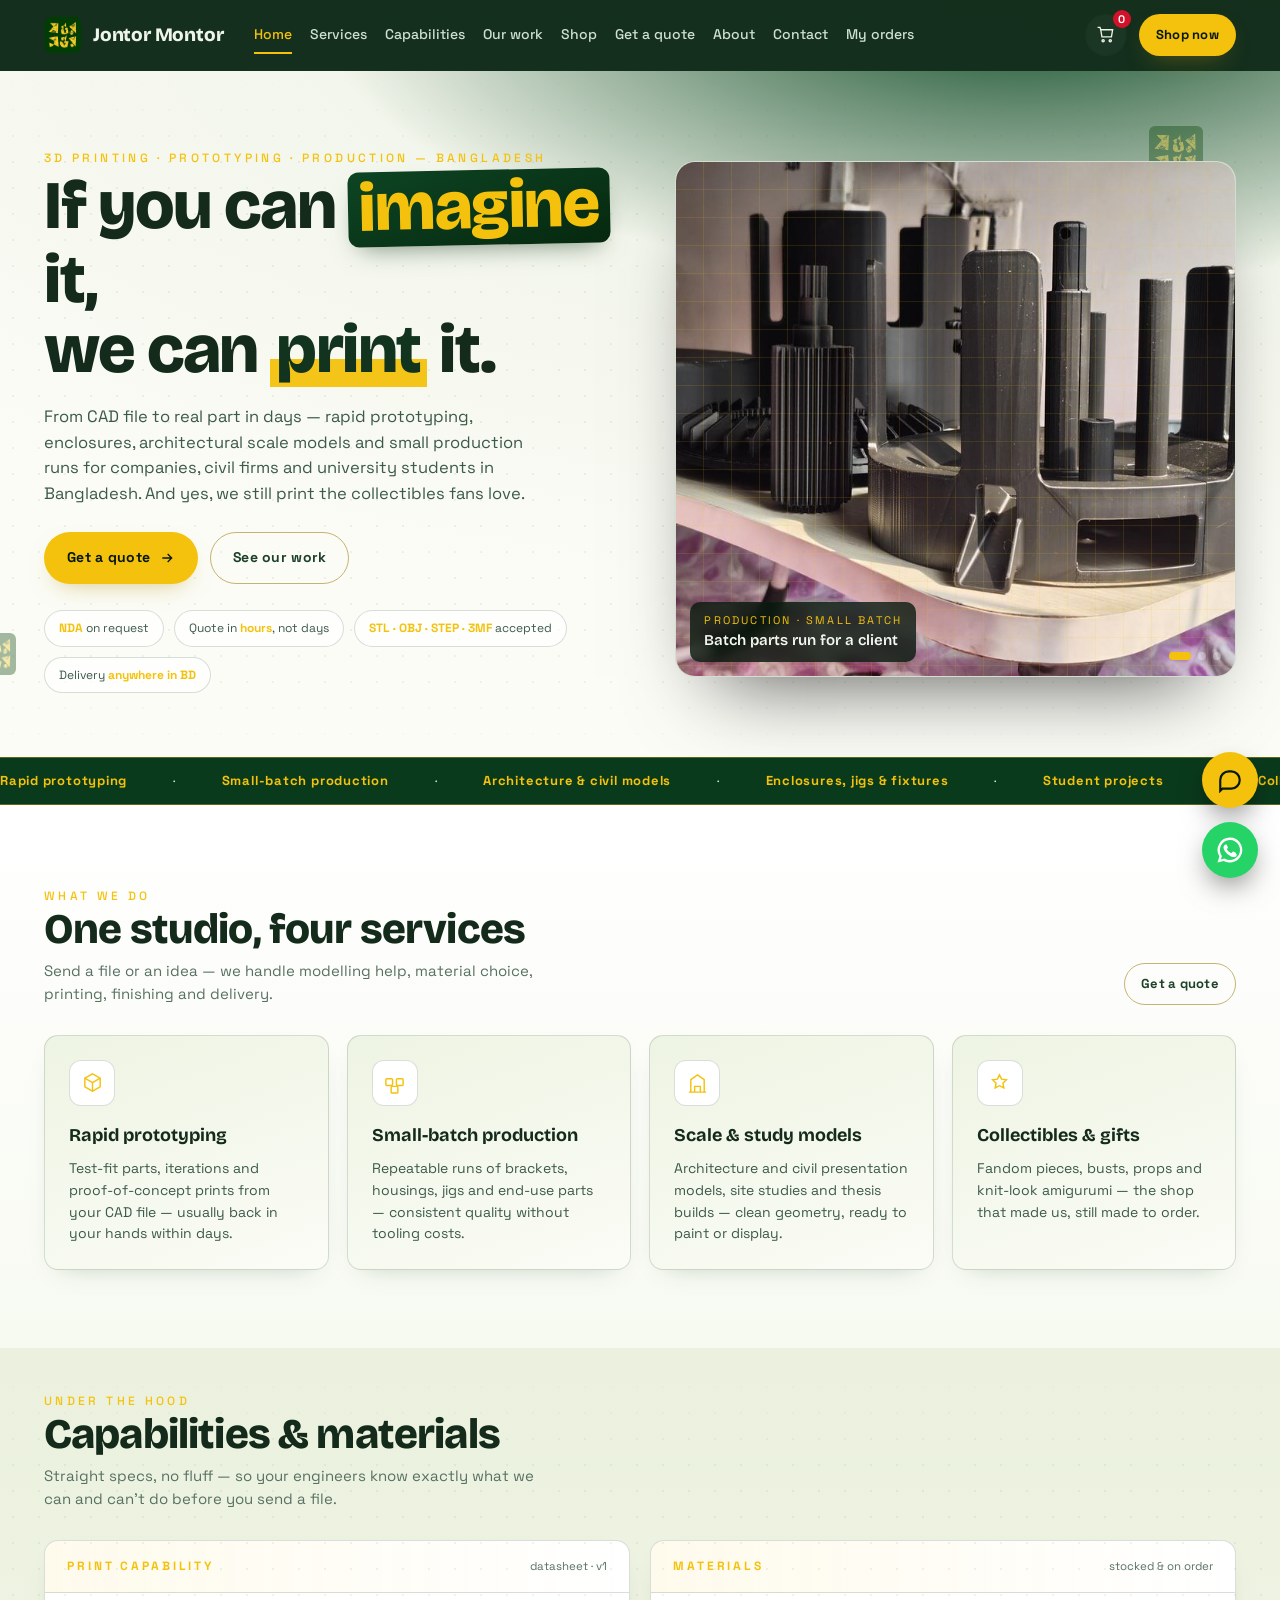
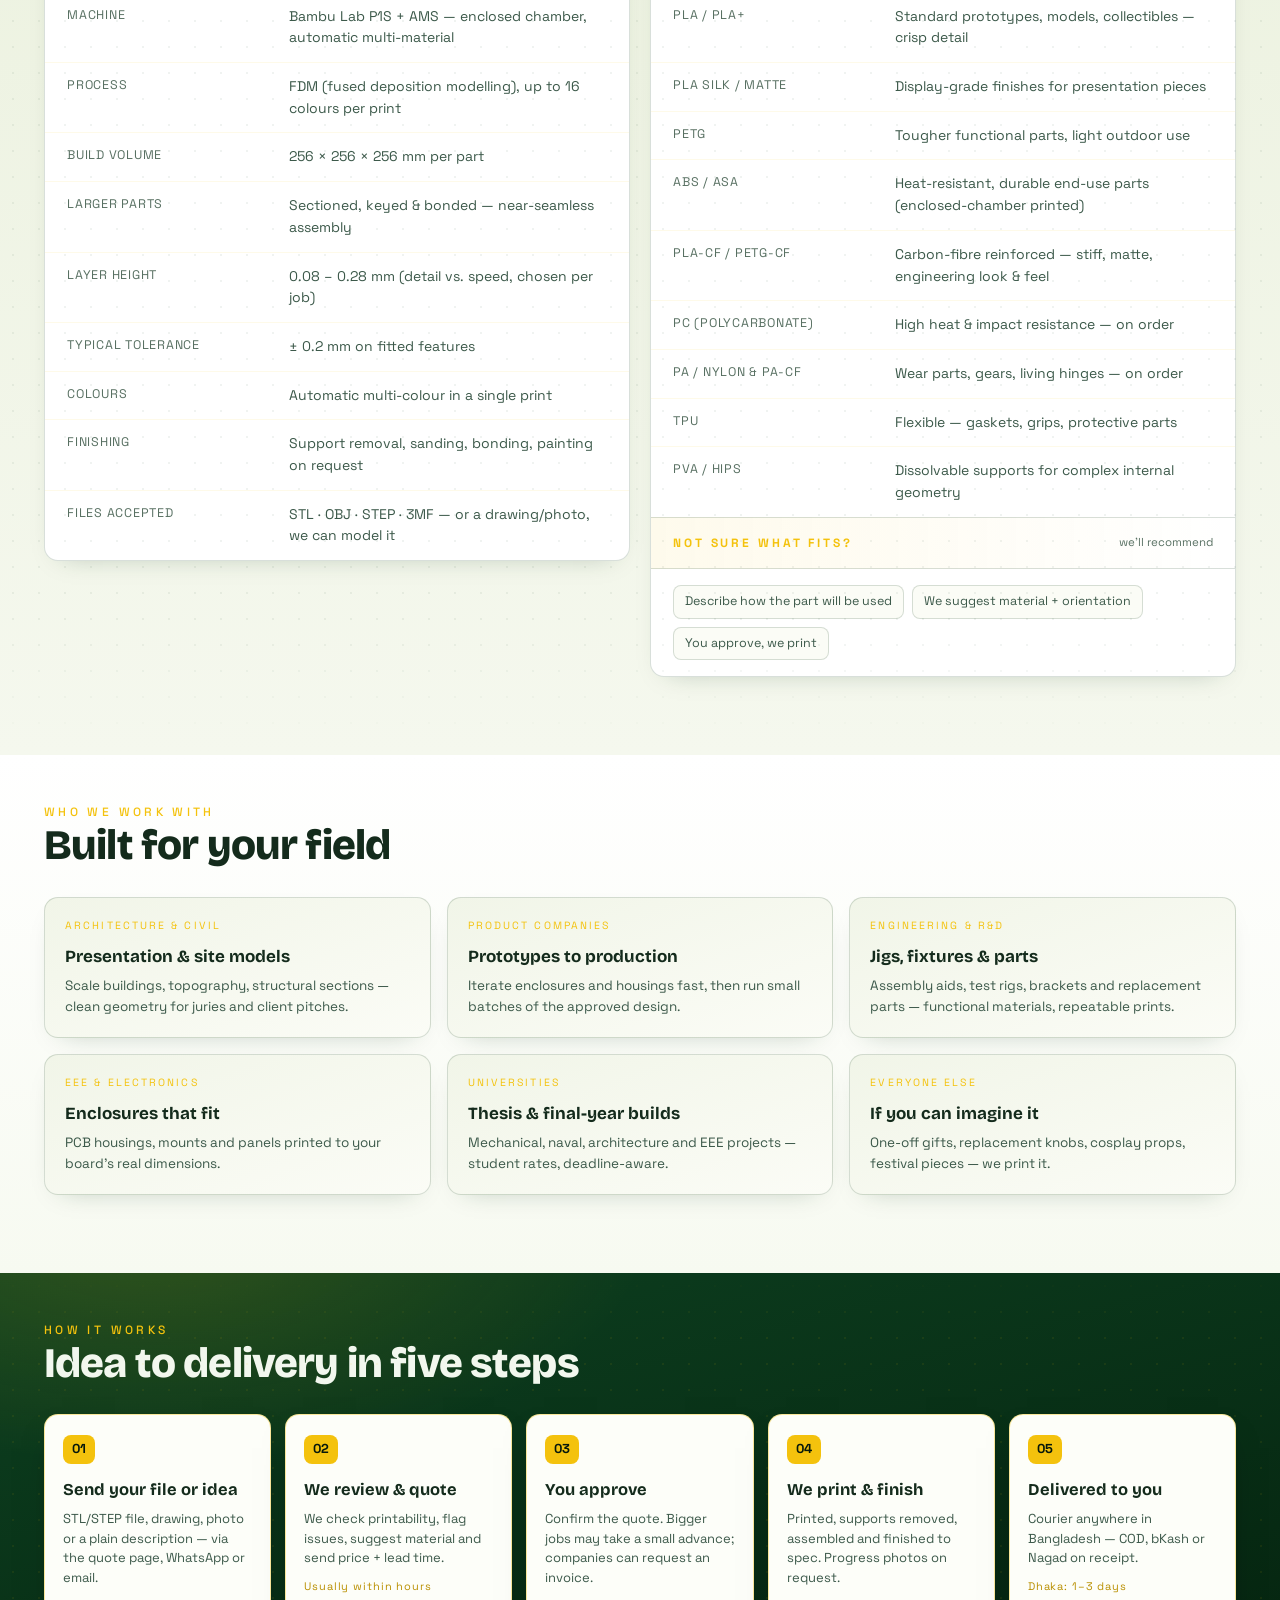
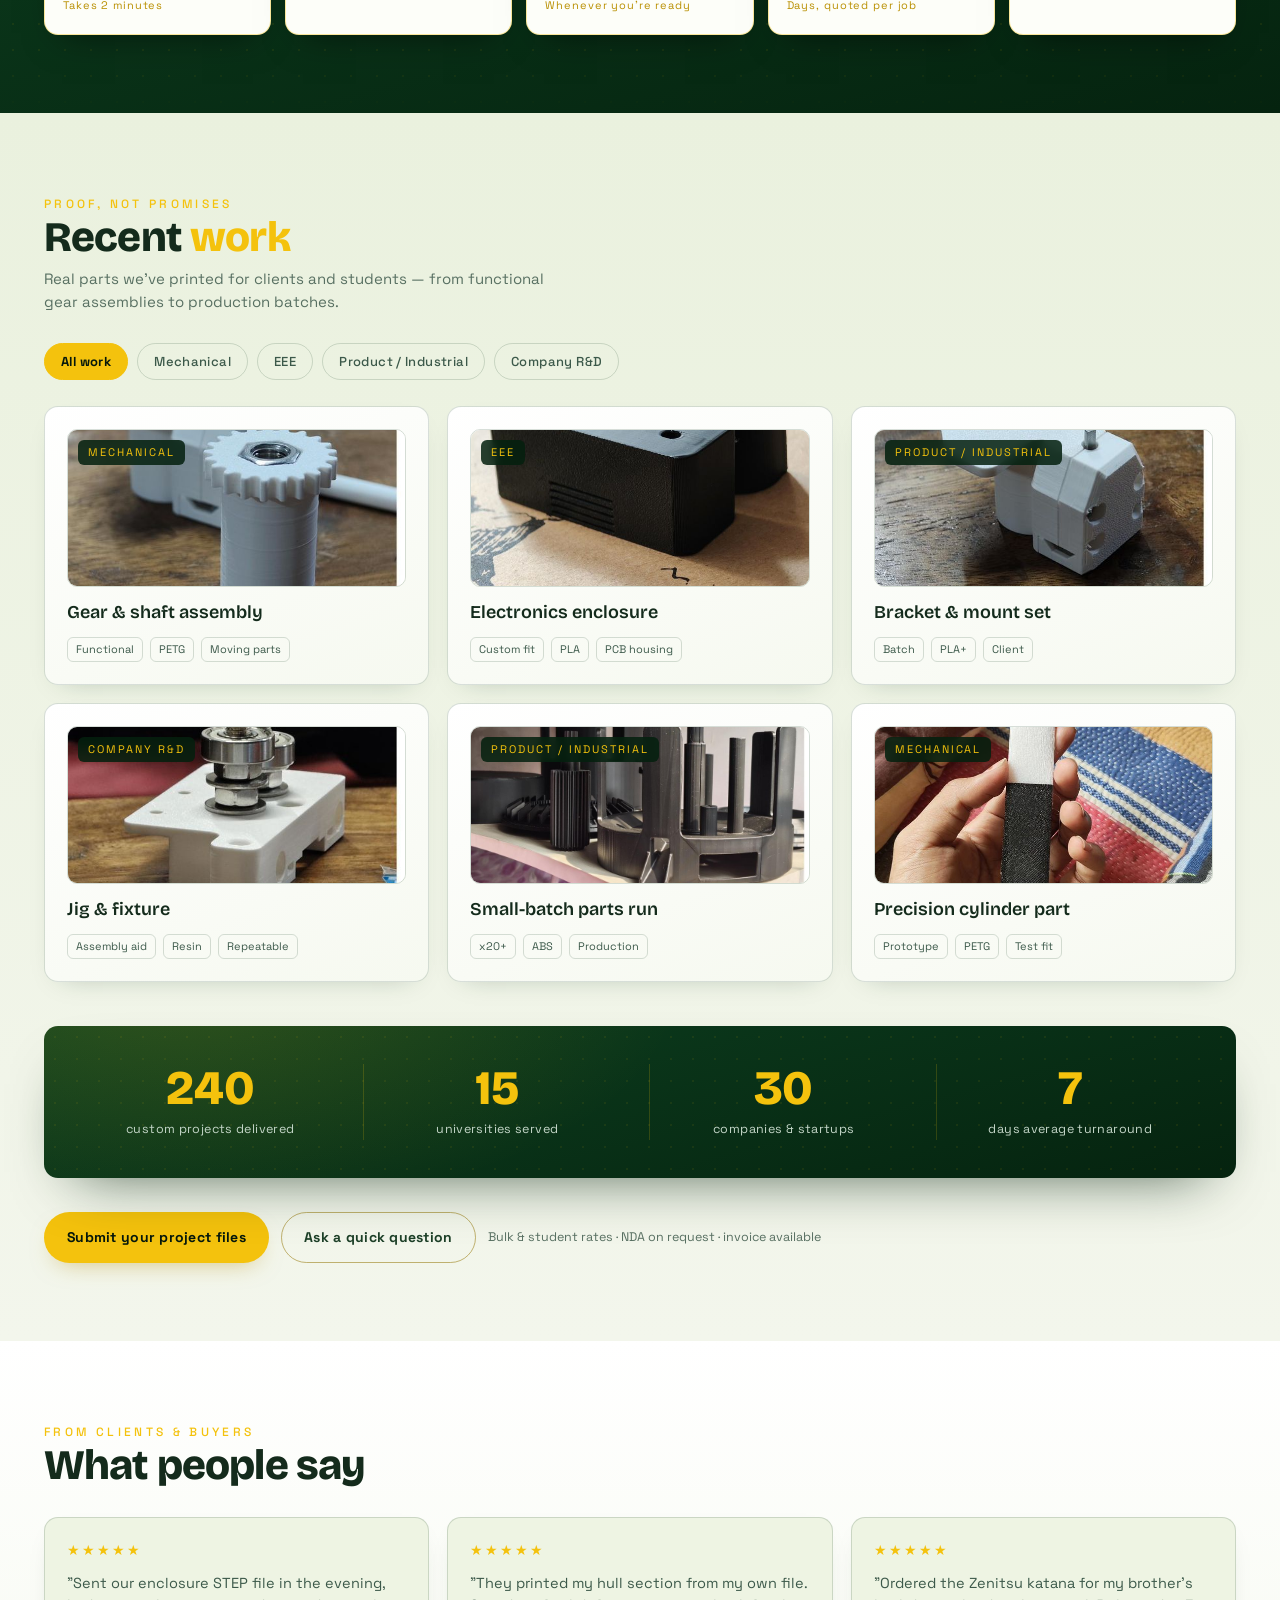
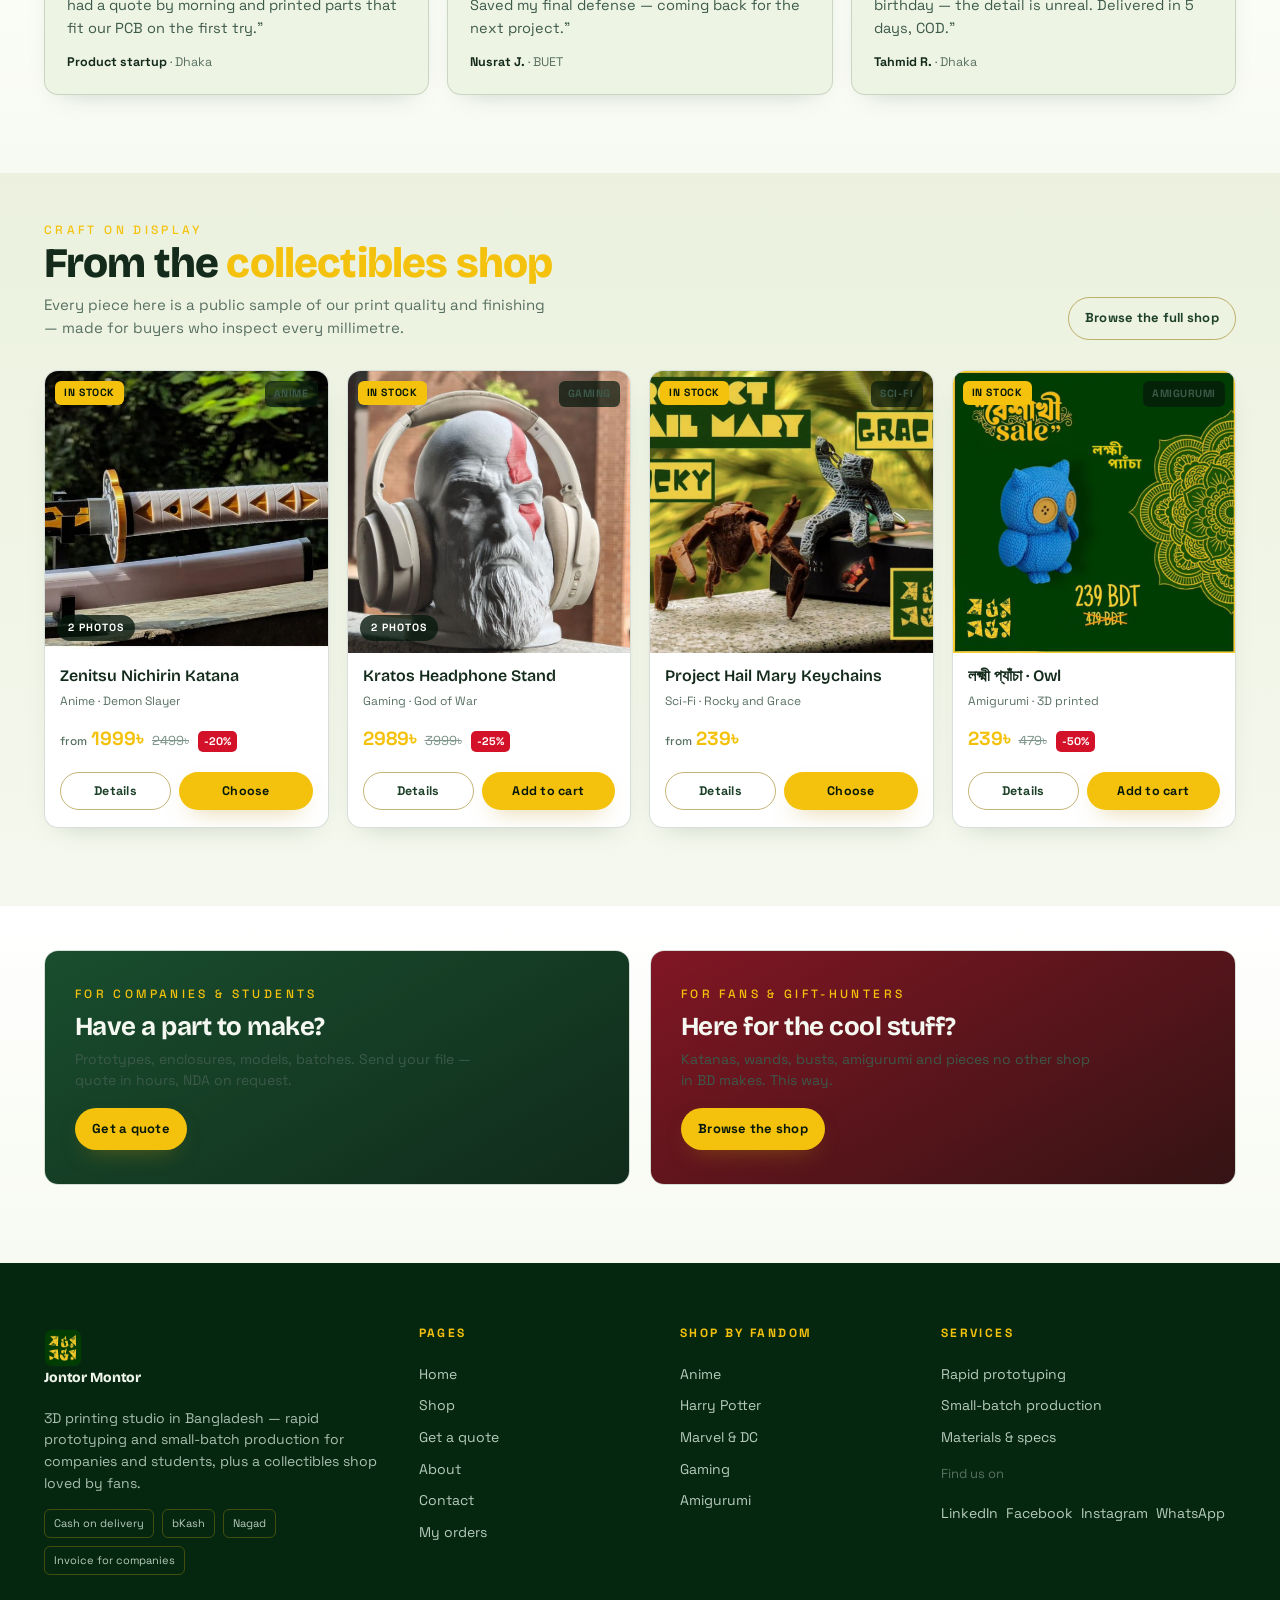
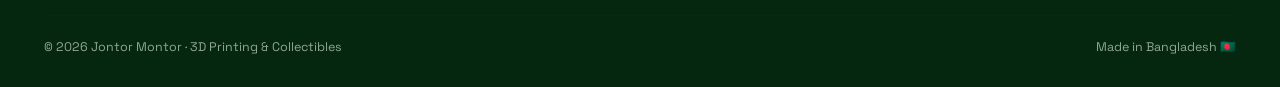
==== commit fb986f1c: "Homepage: knit-look amigurumi wording" ====
--- a/index.html
+++ b/index.html
@@ -119,7 +119,7 @@
       <div class="svc"><div class="ic"><svg viewBox="0 0 24 24"><path d="M3 21h18M5 21V8l7-5 7 5v13M9 21v-6h6v6"/></svg></div>
         <h4>Scale &amp; study models</h4><p>Architecture and civil presentation models, site studies and thesis builds — clean geometry, ready to paint or display.</p></div>
       <div class="svc"><div class="ic"><svg viewBox="0 0 24 24"><path d="M12 3l2.2 4.5 5 .7-3.6 3.5.9 5-4.5-2.4L7.5 16.7l.9-5L4.8 8.2l5-.7z"/></svg></div>
-        <h4>Collectibles &amp; gifts</h4><p>Fandom pieces, busts, props and handmade amigurumi — the shop that made us, still made to order.</p></div>
+        <h4>Collectibles &amp; gifts</h4><p>Fandom pieces, busts, props and knit-look amigurumi — the shop that made us, still made to order.</p></div>
     </div>
   </div>
 </section>
--- a/css/styles.css
+++ b/css/styles.css
@@ -142,6 +142,7 @@
 .t-scifi::before{background:linear-gradient(150deg,#0e6b6b,#062f30)}
 .t-ami::before{background:linear-gradient(150deg,#e8662a,#9a3408)}
 .t-bd::before{background:linear-gradient(150deg,#0a3a1c,#0a3a1c)}
+.t-sports::before{background:linear-gradient(150deg,#1f5fa8,#0c2c55)}
 .t-bd .flag{position:absolute;inset:0;z-index:1;background:
   radial-gradient(circle at 38% 50%,var(--red) 0 26%,transparent 27%)}
 .t-custom{border:1.5px dashed rgba(244,194,13,.55)}
@@ -919,3 +920,26 @@
   .track__s em{font-size:9.5px}
   .ocard{padding:18px 16px 20px}
 }
+
+/* live status bar on the orders page */
+.livebar{display:flex;align-items:center;justify-content:space-between;gap:14px;flex-wrap:wrap;margin-bottom:16px}
+.live{font-family:var(--tech);font-size:12.5px}
+.live--wait{color:var(--muted)}
+.live--ok{color:#166534}
+.live--off{color:#b45309}
+.live--off a{color:var(--gold-2);font-weight:700;text-decoration:underline}
+.st-pending{background:#fef3c7;color:#92400e;border:1px solid #fcd34d}
+.opending{background:#fef3c7;color:#92400e;border:1px solid #fcd34d;border-radius:11px;
+  padding:12px 16px;font-family:var(--tech);font-size:13.5px;margin-bottom:18px;line-height:1.5}
+
+/* product options: sizes, colours, characters, sets */
+.pmodal__optlabel{font-family:var(--tech);font-size:12.5px;letter-spacing:.12em;text-transform:uppercase;color:var(--muted);margin-top:2px}
+.popts{display:flex;flex-wrap:wrap;gap:8px}
+.popt{font-family:var(--tech);font-size:13px;font-weight:500;color:#3c594a;border:1px solid var(--line);
+  background:var(--forest-3);border-radius:12px;padding:8px 12px;cursor:pointer;text-align:left;
+  display:flex;flex-direction:column;gap:2px;transition:.15s}
+.popt span{font-size:12px;font-weight:700;color:var(--gold-2)}
+.popt:hover{border-color:var(--gold)}
+.popt.on{background:var(--gold);border-color:var(--gold);color:var(--ink);font-weight:700}
+.popt.on span{color:var(--ink)}
+.price .now small{font-size:.62em;font-weight:500;color:var(--muted);margin-right:4px}
